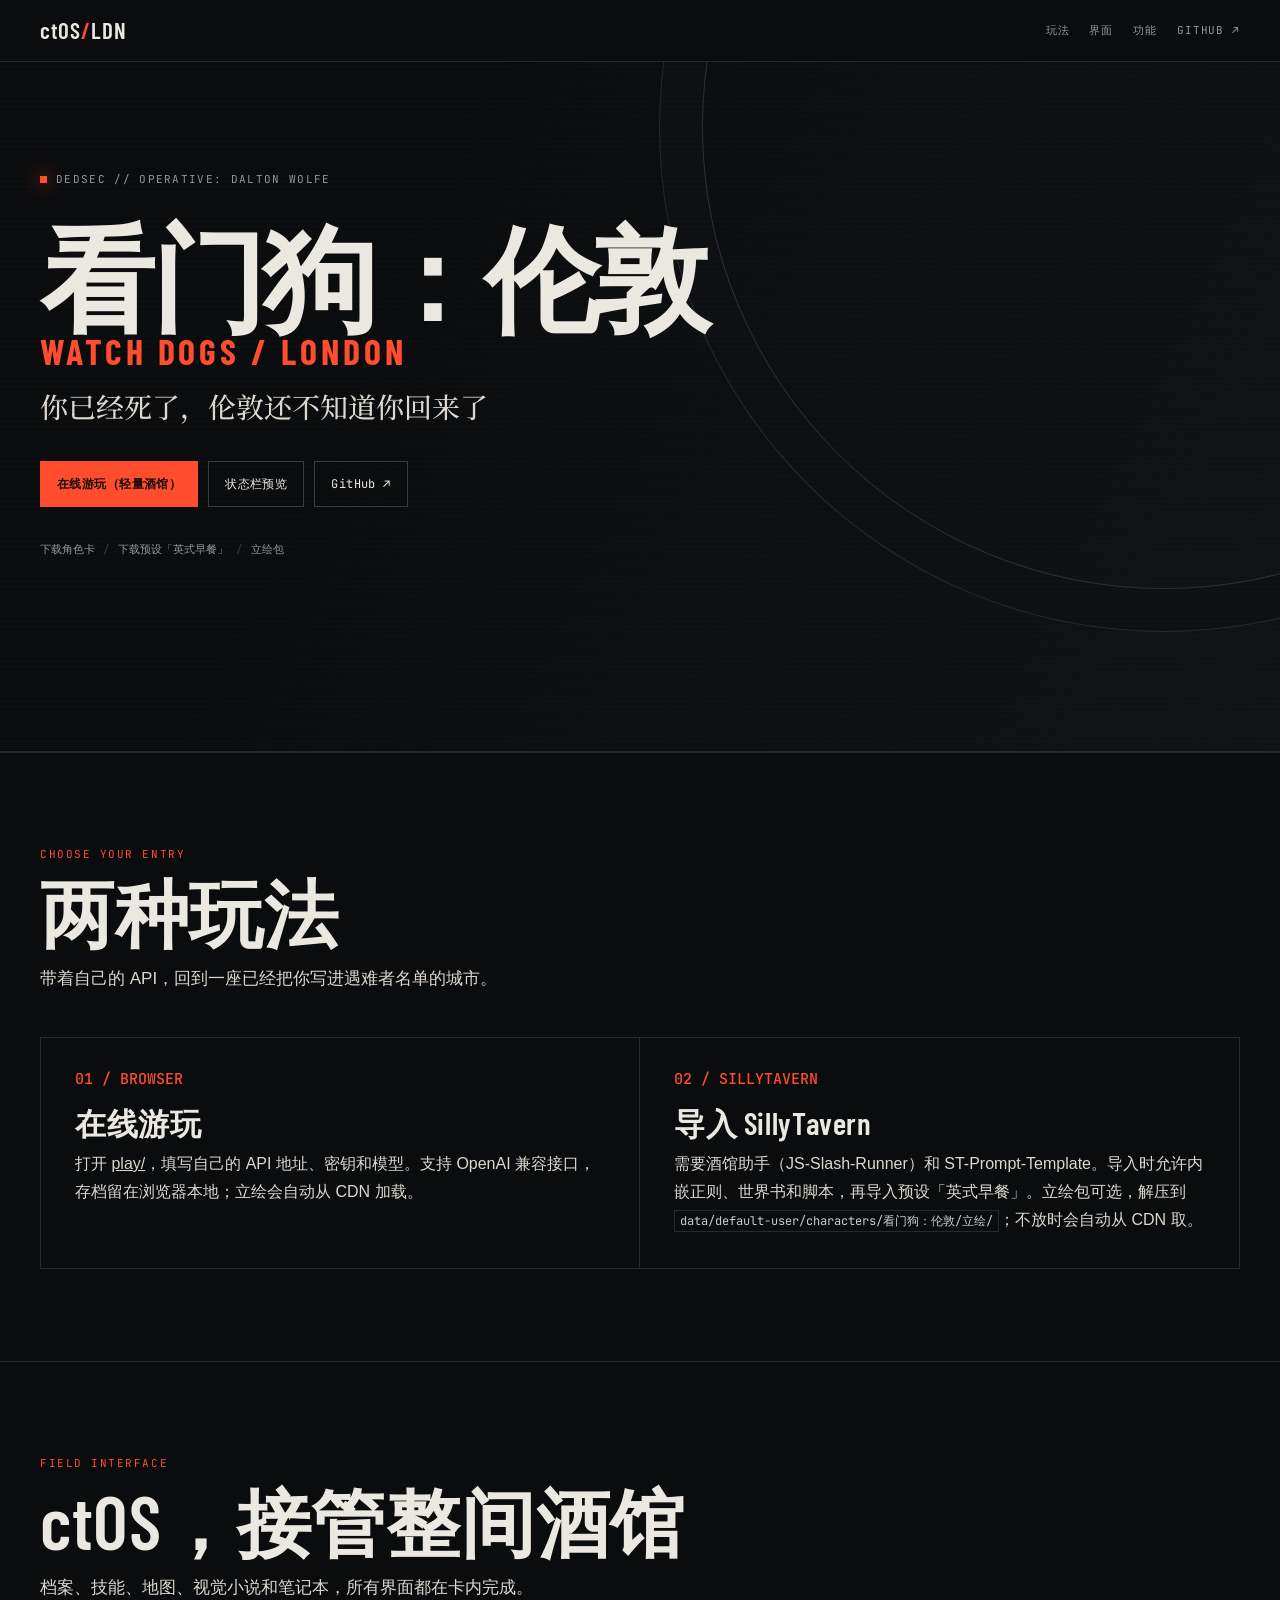
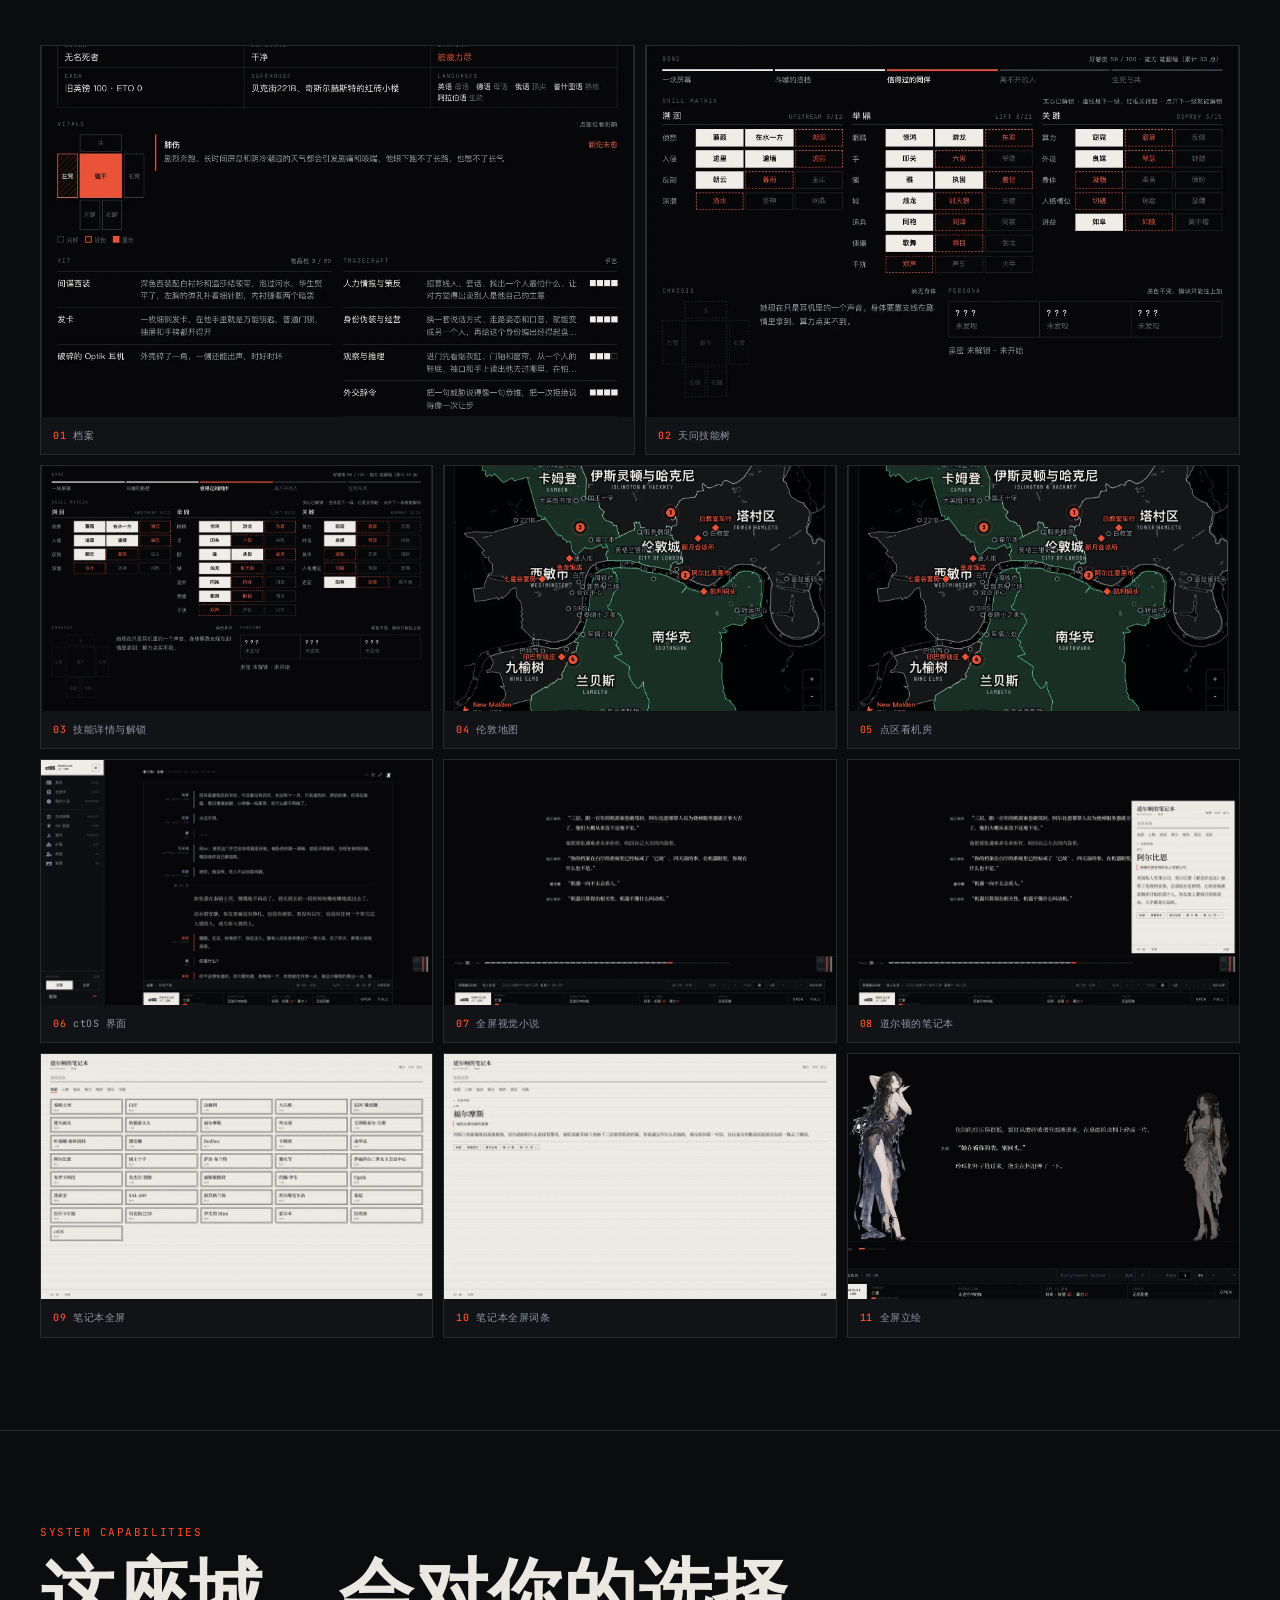
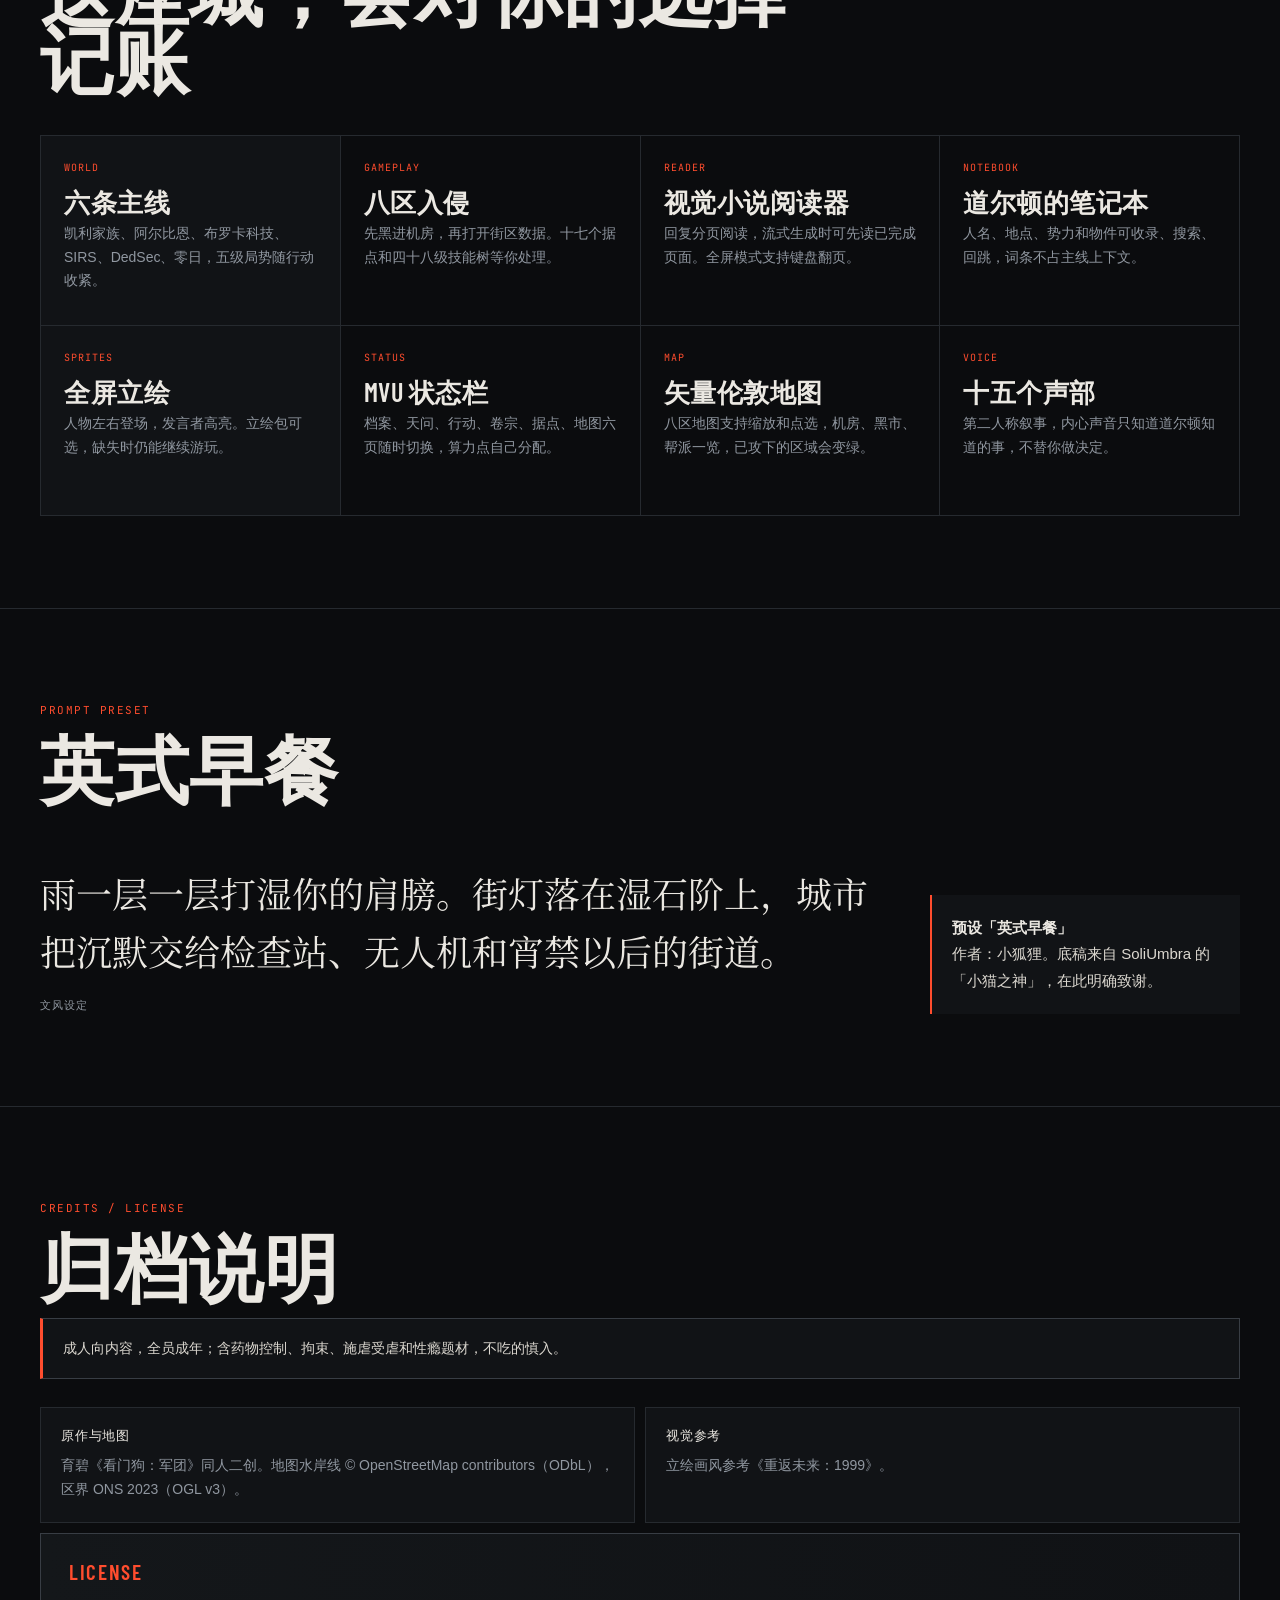
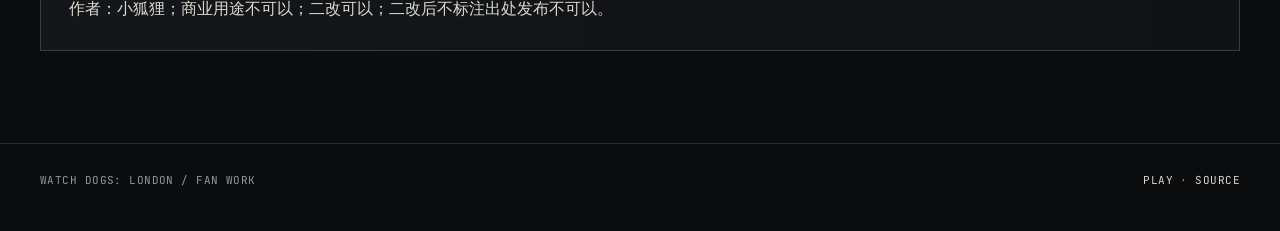
==== index.html @ 5826de4e "发布页、轻量酒馆与立绘包" ====
<!doctype html>
<html lang="zh-CN">
<head>
  <meta charset="utf-8">
  <meta name="viewport" content="width=device-width, initial-scale=1">
  <meta name="description" content="《看门狗：伦敦》角色卡。死去的特工回到一座不知道他还活着的城市。">
  <title>看门狗：伦敦</title>
  <link rel="preconnect" href="https://fonts.googleapis.com">
  <link rel="preconnect" href="https://fonts.gstatic.com" crossorigin>
  <link href="https://fonts.googleapis.com/css2?family=Barlow+Condensed:wght@500;600;700&family=JetBrains+Mono:wght@400;500;600&family=Noto+Serif+SC:wght@400;500;600&display=swap" rel="stylesheet">
  <style>
    :root{--bg:#0b0c0e;--panel:#111316;--panel-hi:#171a1e;--line:#262a2f;--line-hi:#383d44;--ink:#ebe8e2;--prose:#dcd8d0;--mute:#9097a0;--accent:#ff4d2e;--max:1200px}
    *{box-sizing:border-box}html{scroll-behavior:smooth}body{margin:0;background:var(--bg);color:var(--prose);font:16px/1.75 -apple-system,BlinkMacSystemFont,"PingFang SC","Noto Sans SC","Microsoft YaHei",sans-serif}a{color:inherit}a:focus-visible{outline:2px solid var(--accent);outline-offset:4px}::selection{background:var(--accent);color:#fff}
    .frame{width:min(var(--max),calc(100% - 40px));margin:auto}.mono,.eyebrow,.nav a,.button,.meta,.gallery figcaption,.tag{font-family:"JetBrains Mono",monospace}.eyebrow{margin:0 0 14px;color:var(--accent);font-size:11px;letter-spacing:.14em;text-transform:uppercase}.section{padding:92px 0;border-top:1px solid var(--line)}.section h2{max-width:760px;margin:0 0 18px;color:var(--ink);font:600 clamp(42px,7vw,74px)/.92 "Barlow Condensed","PingFang SC",sans-serif;letter-spacing:.01em}.intro{max-width:700px;margin:0;color:var(--prose);font-size:17px}
    .site-head{height:62px;border-bottom:1px solid var(--line);display:flex;align-items:center}.site-head .frame{display:flex;align-items:center;justify-content:space-between;gap:20px}.wordmark{color:var(--ink);font:600 23px/1 "Barlow Condensed","PingFang SC",sans-serif;letter-spacing:.045em;text-decoration:none}.wordmark i{color:var(--accent);font-style:normal}.nav{display:flex;gap:20px;align-items:center}.nav a{color:var(--mute);font-size:11px;letter-spacing:.08em;text-decoration:none}.nav a:hover{color:var(--ink)}
    .hero{position:relative;overflow:hidden;min-height:690px;border-bottom:1px solid var(--line);background:linear-gradient(115deg,#0b0c0e 30%,#111316 100%)}.hero:before{position:absolute;content:"";width:72vw;height:72vw;right:-27vw;top:-31vw;border:1px solid #2c3036;border-radius:50%;box-shadow:0 0 0 42px #0e1013,0 0 0 43px #25292f}.hero:after{position:absolute;content:"";width:100%;height:100%;inset:0;background:repeating-linear-gradient(0deg,transparent 0 4px,rgba(255,255,255,.018) 5px);pointer-events:none}.hero-inner{position:relative;z-index:1;padding:112px 0 84px}.system{display:flex;align-items:center;gap:9px;color:var(--mute);font:11px/1 "JetBrains Mono",monospace;letter-spacing:.12em}.system b{display:block;width:7px;height:7px;background:var(--accent);box-shadow:0 0 18px var(--accent)}h1{margin:36px 0 14px;color:var(--ink);font:700 clamp(48px,9vw,132px)/.95 "Barlow Condensed","PingFang SC",sans-serif;letter-spacing:-.035em;white-space:nowrap}h1 span{display:block;color:var(--accent);font-size:.31em;letter-spacing:.11em;line-height:1.15}.pitch{max-width:480px;margin:0 0 35px;color:var(--prose);font:500 clamp(19px,2.4vw,28px)/1.45 "Noto Serif SC",serif}.actions{display:flex;flex-wrap:wrap;gap:10px}.button{display:inline-flex;align-items:center;justify-content:center;min-height:46px;padding:10px 16px;border:1px solid var(--line-hi);color:var(--ink);font-size:12px;letter-spacing:.035em;text-decoration:none;transition:background .18s,border-color .18s,transform .18s}.button:hover{border-color:var(--ink);background:var(--panel-hi)}.button:active{transform:translateY(1px)}.button.primary{border-color:var(--accent);background:var(--accent);color:#170907;font-weight:600}.button.primary:hover{background:#ff6348;border-color:#ff6348}.download-row{display:flex;flex-wrap:wrap;gap:8px;margin-top:34px}.download-row a{color:var(--mute);font:11px/1.5 "JetBrains Mono",monospace;text-decoration:none}.download-row a:hover{color:var(--ink)}.download-row a+a:before{content:"/";margin-right:8px;color:var(--line-hi)}
    .ways{display:grid;grid-template-columns:1fr 1fr;border:1px solid var(--line);margin-top:43px}.way{padding:34px;border-right:1px solid var(--line)}.way:last-child{border:0}.way .num{color:var(--accent);font:500 15px/1 "JetBrains Mono",monospace}.way h3,.feature h3{margin:20px 0 12px;color:var(--ink);font:600 31px/1 "Barlow Condensed","PingFang SC",sans-serif;letter-spacing:.02em}.way p{margin:0;color:var(--prose)}code{padding:2px 5px;border:1px solid var(--line);background:#0b0c0e;color:#c9cdd2;font:12px/1.5 "JetBrains Mono",monospace;overflow-wrap:anywhere}.note{margin-top:16px;color:var(--mute);font-size:14px}
    .gallery{display:grid;grid-template-columns:repeat(12,1fr);gap:10px;margin-top:42px}.gallery figure{grid-column:span 4;min-width:0;margin:0;border:1px solid var(--line);background:var(--panel)}.gallery figure:nth-child(1),.gallery figure:nth-child(2){grid-column:span 6}.gallery a{display:block;overflow:hidden;background:#090a0c}.gallery img{display:block;width:100%;aspect-ratio:16/10;object-fit:cover;filter:saturate(.82) contrast(1.04);transition:filter .25s,transform .35s}.gallery a:hover img{filter:saturate(1);transform:scale(1.025)}.gallery figcaption{padding:10px 12px;color:var(--mute);font-size:10px;letter-spacing:.055em}.gallery figcaption b{margin-right:7px;color:var(--accent);font-weight:500}
    .features{display:grid;grid-template-columns:repeat(4,1fr);gap:0;margin-top:43px;border-top:1px solid var(--line);border-left:1px solid var(--line)}.feature{min-height:190px;padding:23px;border-right:1px solid var(--line);border-bottom:1px solid var(--line)}.feature:nth-child(1),.feature:nth-child(5){background:var(--panel)}.feature .tag{color:var(--accent);font-size:10px;letter-spacing:.1em}.feature h3{margin:13px 0 7px;font-size:26px}.feature p{margin:0;color:var(--mute);font-size:14px;line-height:1.65}
    .quote-block{display:grid;grid-template-columns:minmax(0,1fr) 310px;gap:50px;align-items:end;padding:44px 0 0}.quote{margin:0;color:var(--ink);font:400 clamp(22px,3vw,36px)/1.6 "Noto Serif SC",serif}.quote cite{display:block;margin-top:18px;color:var(--mute);font:11px/1.5 "JetBrains Mono",monospace;font-style:normal;letter-spacing:.08em}.preset-note{margin:0;padding:20px;border-left:2px solid var(--accent);background:var(--panel);color:var(--prose);font-size:15px}.preset-note strong{color:var(--ink)}
    .notice{padding:17px 20px;border:1px solid var(--line-hi);border-left:3px solid var(--accent);background:var(--panel);color:var(--prose);font-size:14px}.credits{display:grid;grid-template-columns:1fr 1fr;gap:10px;margin-top:28px}.credit{padding:20px;border:1px solid var(--line);background:var(--panel)}.credit h3{margin:0 0 8px;color:var(--ink);font:500 13px/1.3 "JetBrains Mono",monospace;letter-spacing:.06em}.credit p{margin:0;color:var(--mute);font-size:14px}.license{margin-top:10px;padding:27px 28px;border:1px solid var(--line-hi);background:linear-gradient(90deg,#14171a,#101215)}.license h3{margin:0 0 13px;color:var(--accent);font:600 21px/1 "Barlow Condensed","PingFang SC",sans-serif;letter-spacing:.08em}.license p{margin:0;color:var(--prose)}
    footer{padding:28px 0 42px;border-top:1px solid var(--line);color:var(--mute);font:11px/1.6 "JetBrains Mono",monospace;letter-spacing:.04em}footer .frame{display:flex;justify-content:space-between;gap:20px}footer a{color:var(--prose);text-decoration:none}footer a:hover{color:var(--accent)}
    @media (max-width:760px){.frame{width:min(100% - 32px,var(--max))}.nav{gap:13px}.nav a:not(:last-child){display:none}.hero{min-height:620px}.hero-inner{padding:82px 0 62px}h1{margin-top:31px;font-size:13.5vw;line-height:.98}.pitch{font-size:19px}.section{padding:66px 0}.section h2{font-size:52px}.ways,.quote-block,.credits{grid-template-columns:1fr}.way{padding:27px;border-right:0;border-bottom:1px solid var(--line)}.way:last-child{border-bottom:0}.gallery{grid-template-columns:1fr 1fr;gap:8px}.gallery figure,.gallery figure:nth-child(1),.gallery figure:nth-child(2){grid-column:span 1}.gallery figure:nth-child(1){grid-column:span 2}.gallery figcaption{padding:8px;font-size:9px}.features{grid-template-columns:1fr 1fr}.feature{min-height:174px;padding:17px}.feature h3{font-size:23px}.quote-block{gap:25px;padding-top:32px}.actions .button.primary{width:100%}.download-row{margin-top:23px}.download-row a+a:before{content:"";margin:0}.download-row a{width:100%}footer .frame{display:block}footer span{display:block;margin-top:7px}}
    @media (prefers-reduced-motion:reduce){html{scroll-behavior:auto}.button,.gallery img{transition:none}}
  </style>
</head>
<body>
  <header class="site-head"><div class="frame"><a class="wordmark" href="#top">ctOS<i>/</i>LDN</a><nav class="nav" aria-label="页面导航"><a href="#ways">玩法</a><a href="#gallery">界面</a><a href="#features">功能</a><a href="https://github.com/feihu-lgtm/watchdogs-london">GITHUB ↗</a></nav></div></header>
  <main id="top">
    <section class="hero"><div class="frame hero-inner"><div class="system"><b></b>DEDSEC // OPERATIVE: DALTON WOLFE</div><h1>看门狗：伦敦<span>WATCH DOGS / LONDON</span></h1><p class="pitch">你已经死了，伦敦还不知道你回来了</p><div class="actions"><a class="button primary" href="play/">在线游玩（轻量酒馆）</a><a class="button" href="demo/status.html">状态栏预览</a><a class="button" href="https://github.com/feihu-lgtm/watchdogs-london">GitHub ↗</a></div><div class="download-row" aria-label="下载资源"><a href="下载/看门狗伦敦.png" download>下载角色卡</a><a href="下载/英式早餐_看门狗专属预设.json" download>下载预设「英式早餐」</a><a href="下载/看门狗伦敦_立绘包.zip" download>立绘包</a></div></div></section>
    <section class="section" id="ways"><div class="frame"><p class="eyebrow">CHOOSE YOUR ENTRY</p><h2>两种玩法</h2><p class="intro">带着自己的 API，回到一座已经把你写进遇难者名单的城市。</p><div class="ways"><article class="way"><div class="num">01 / BROWSER</div><h3>在线游玩</h3><p>打开 <a href="play/">play/</a>，填写自己的 API 地址、密钥和模型。支持 OpenAI 兼容接口，存档留在浏览器本地；立绘会自动从 CDN 加载。</p></article><article class="way"><div class="num">02 / SILLYTAVERN</div><h3>导入 SillyTavern</h3><p>需要酒馆助手（JS-Slash-Runner）和 ST-Prompt-Template。导入时允许内嵌正则、世界书和脚本，再导入预设「英式早餐」。立绘包可选，解压到 <code>data/default-user/characters/看门狗：伦敦/立绘/</code>；不放时会自动从 CDN 取。</p></article></div></div></section>
    <section class="section" id="gallery"><div class="frame"><p class="eyebrow">FIELD INTERFACE</p><h2>ctOS，接管整间酒馆</h2><p class="intro">档案、技能、地图、视觉小说和笔记本，所有界面都在卡内完成。</p><div class="gallery">
      <figure><a href="截图/1_档案.webp"><img src="截图/1_档案.webp" alt="角色档案界面" loading="lazy"></a><figcaption><b>01</b>档案</figcaption></figure>
      <figure><a href="截图/2_天问技能树.webp"><img src="截图/2_天问技能树.webp" alt="天问技能树" loading="lazy"></a><figcaption><b>02</b>天问技能树</figcaption></figure>
      <figure><a href="截图/3_技能详情与解锁.webp"><img src="截图/3_技能详情与解锁.webp" alt="技能详情与解锁界面" loading="lazy"></a><figcaption><b>03</b>技能详情与解锁</figcaption></figure>
      <figure><a href="截图/4_伦敦地图.webp"><img src="截图/4_伦敦地图.webp" alt="伦敦地图" loading="lazy"></a><figcaption><b>04</b>伦敦地图</figcaption></figure>
      <figure><a href="截图/5_点区看机房.webp"><img src="截图/5_点区看机房.webp" alt="点选区域查看机房" loading="lazy"></a><figcaption><b>05</b>点区看机房</figcaption></figure>
      <figure><a href="截图/6_ctOS界面.webp"><img src="截图/6_ctOS界面.webp" alt="ctOS 阅读器界面" loading="lazy"></a><figcaption><b>06</b>ctOS 界面</figcaption></figure>
      <figure><a href="截图/7_全屏视觉小说.webp"><img src="截图/7_全屏视觉小说.webp" alt="全屏视觉小说模式" loading="lazy"></a><figcaption><b>07</b>全屏视觉小说</figcaption></figure>
      <figure><a href="截图/8_道尔顿的笔记本.webp"><img src="截图/8_道尔顿的笔记本.webp" alt="道尔顿的笔记本" loading="lazy"></a><figcaption><b>08</b>道尔顿的笔记本</figcaption></figure>
      <figure><a href="截图/9_笔记本全屏.webp"><img src="截图/9_笔记本全屏.webp" alt="全屏笔记本" loading="lazy"></a><figcaption><b>09</b>笔记本全屏</figcaption></figure>
      <figure><a href="截图/10_笔记本全屏_词条.webp"><img src="截图/10_笔记本全屏_词条.webp" alt="笔记本词条界面" loading="lazy"></a><figcaption><b>10</b>笔记本全屏词条</figcaption></figure>
      <figure><a href="截图/11_全屏立绘.webp"><img src="截图/11_全屏立绘.webp" alt="全屏立绘模式" loading="lazy"></a><figcaption><b>11</b>全屏立绘</figcaption></figure>
    </div></div></section>
    <section class="section" id="features"><div class="frame"><p class="eyebrow">SYSTEM CAPABILITIES</p><h2>这座城，会对你的选择记账</h2><div class="features"><article class="feature"><div class="tag">WORLD</div><h3>六条主线</h3><p>凯利家族、阿尔比恩、布罗卡科技、SIRS、DedSec、零日，五级局势随行动收紧。</p></article><article class="feature"><div class="tag">GAMEPLAY</div><h3>八区入侵</h3><p>先黑进机房，再打开街区数据。十七个据点和四十八级技能树等你处理。</p></article><article class="feature"><div class="tag">READER</div><h3>视觉小说阅读器</h3><p>回复分页阅读，流式生成时可先读已完成页面。全屏模式支持键盘翻页。</p></article><article class="feature"><div class="tag">NOTEBOOK</div><h3>道尔顿的笔记本</h3><p>人名、地点、势力和物件可收录、搜索、回跳，词条不占主线上下文。</p></article><article class="feature"><div class="tag">SPRITES</div><h3>全屏立绘</h3><p>人物左右登场，发言者高亮。立绘包可选，缺失时仍能继续游玩。</p></article><article class="feature"><div class="tag">STATUS</div><h3>MVU 状态栏</h3><p>档案、天问、行动、卷宗、据点、地图六页随时切换，算力点自己分配。</p></article><article class="feature"><div class="tag">MAP</div><h3>矢量伦敦地图</h3><p>八区地图支持缩放和点选，机房、黑市、帮派一览，已攻下的区域会变绿。</p></article><article class="feature"><div class="tag">VOICE</div><h3>十五个声部</h3><p>第二人称叙事，内心声音只知道道尔顿知道的事，不替你做决定。</p></article></div></div></section>
    <section class="section"><div class="frame"><p class="eyebrow">PROMPT PRESET</p><h2>英式早餐</h2><div class="quote-block"><blockquote class="quote">雨一层一层打湿你的肩膀。街灯落在湿石阶上，城市把沉默交给检查站、无人机和宵禁以后的街道。<cite>文风设定</cite></blockquote><p class="preset-note"><strong>预设「英式早餐」</strong><br>作者：小狐狸。底稿来自 SoliUmbra 的「小猫之神」，在此明确致谢。</p></div></div></section>
    <section class="section"><div class="frame"><p class="eyebrow">CREDITS / LICENSE</p><h2>归档说明</h2><div class="notice">成人向内容，全员成年；含药物控制、拘束、施虐受虐和性瘾题材，不吃的慎入。</div><div class="credits"><article class="credit"><h3>原作与地图</h3><p>育碧《看门狗：军团》同人二创。地图水岸线 © OpenStreetMap contributors（ODbL），区界 ONS 2023（OGL v3）。</p></article><article class="credit"><h3>视觉参考</h3><p>立绘画风参考《重返未来：1999》。</p></article></div><div class="license"><h3>LICENSE</h3><p>作者：小狐狸；商业用途不可以；二改可以；二改后不标注出处发布不可以。</p></div></div></section>
  </main>
  <footer><div class="frame"><span>WATCH DOGS: LONDON / FAN WORK</span><span><a href="play/">PLAY</a> · <a href="https://github.com/feihu-lgtm/watchdogs-london">SOURCE</a></span></div></footer>
</body>
</html>
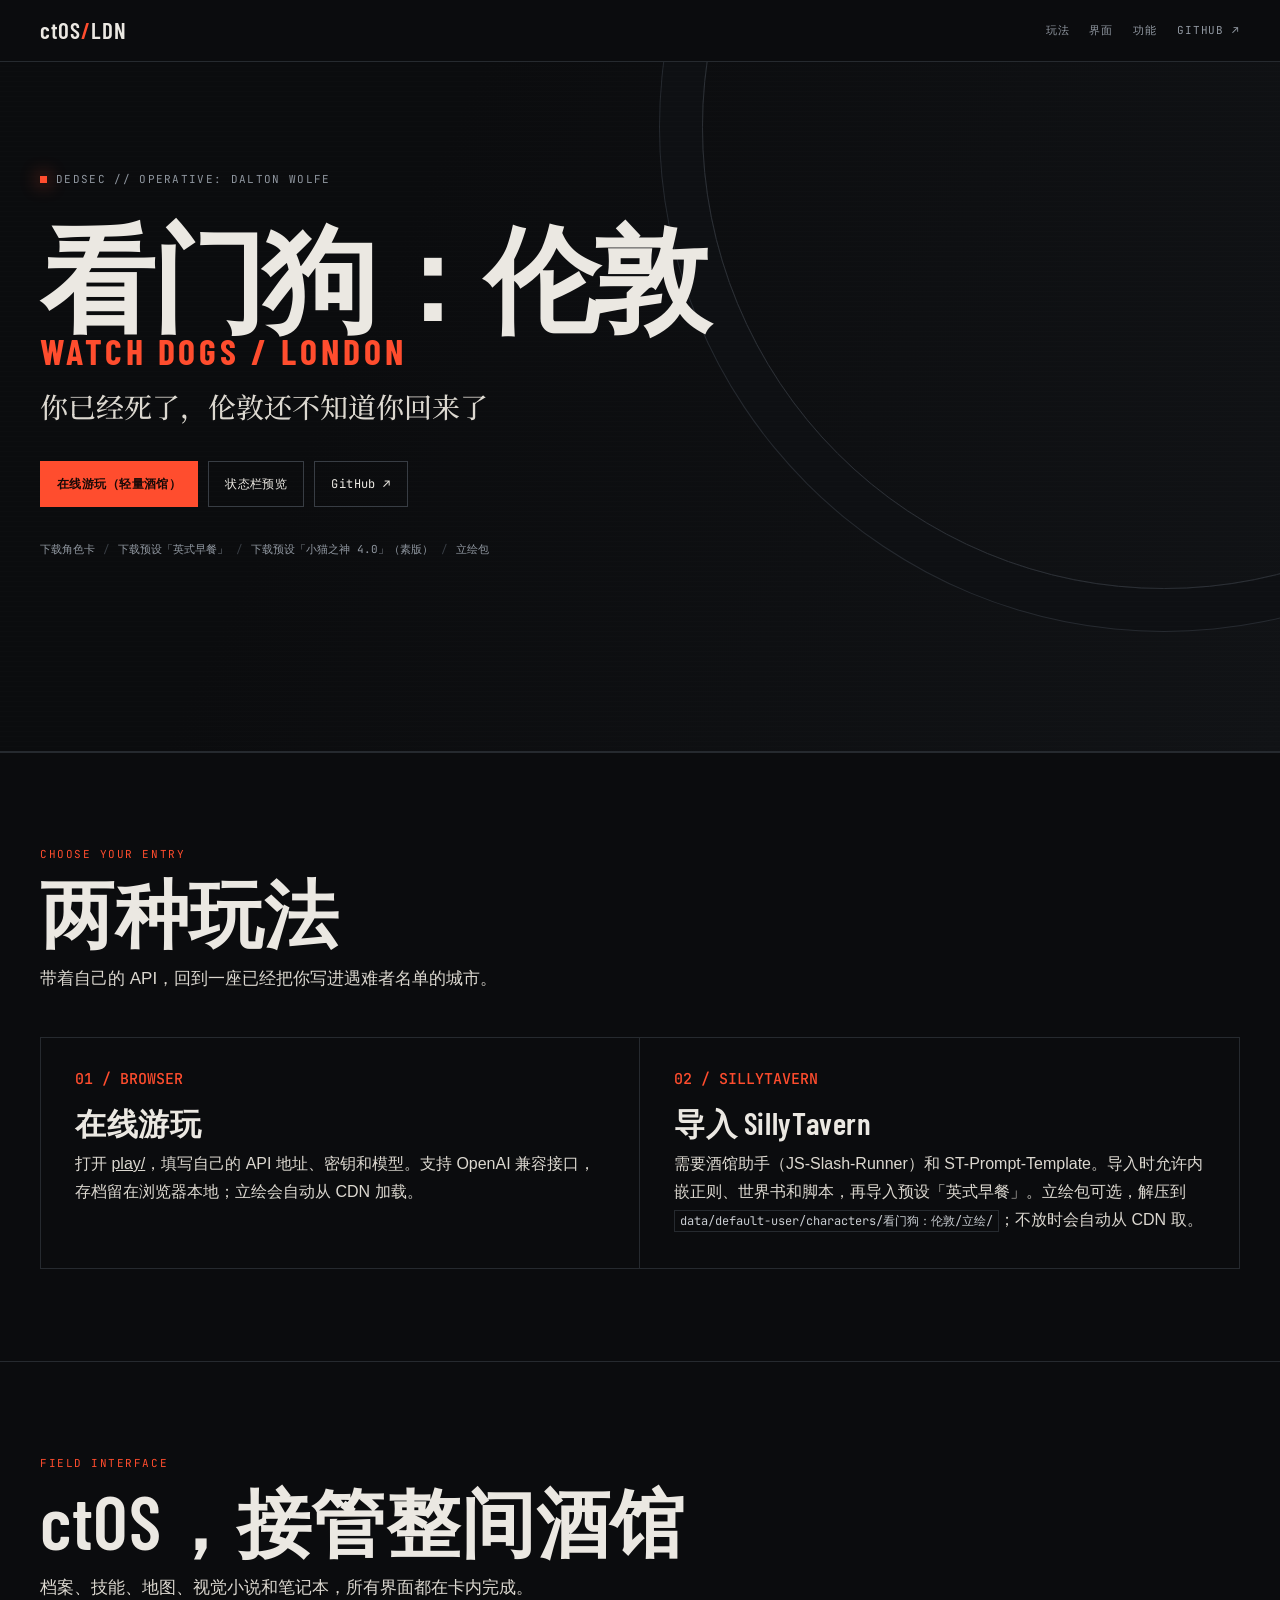
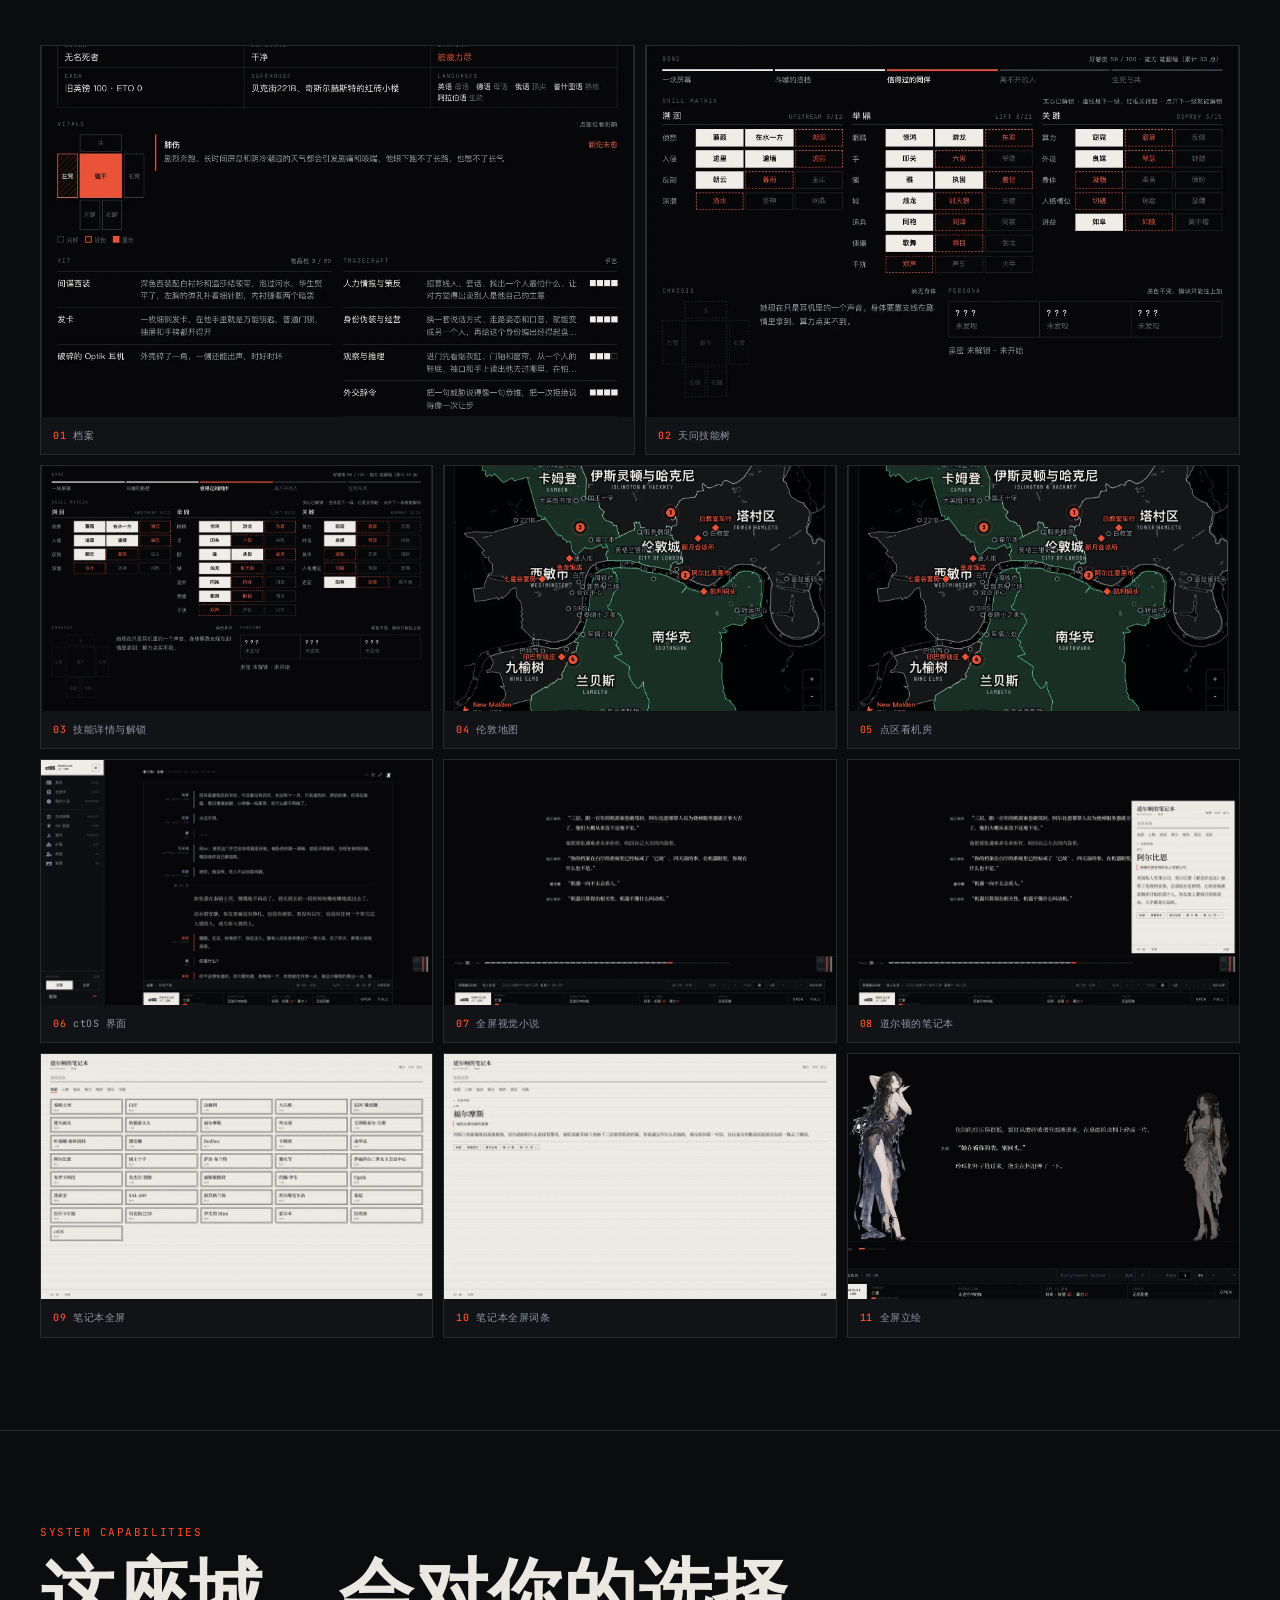
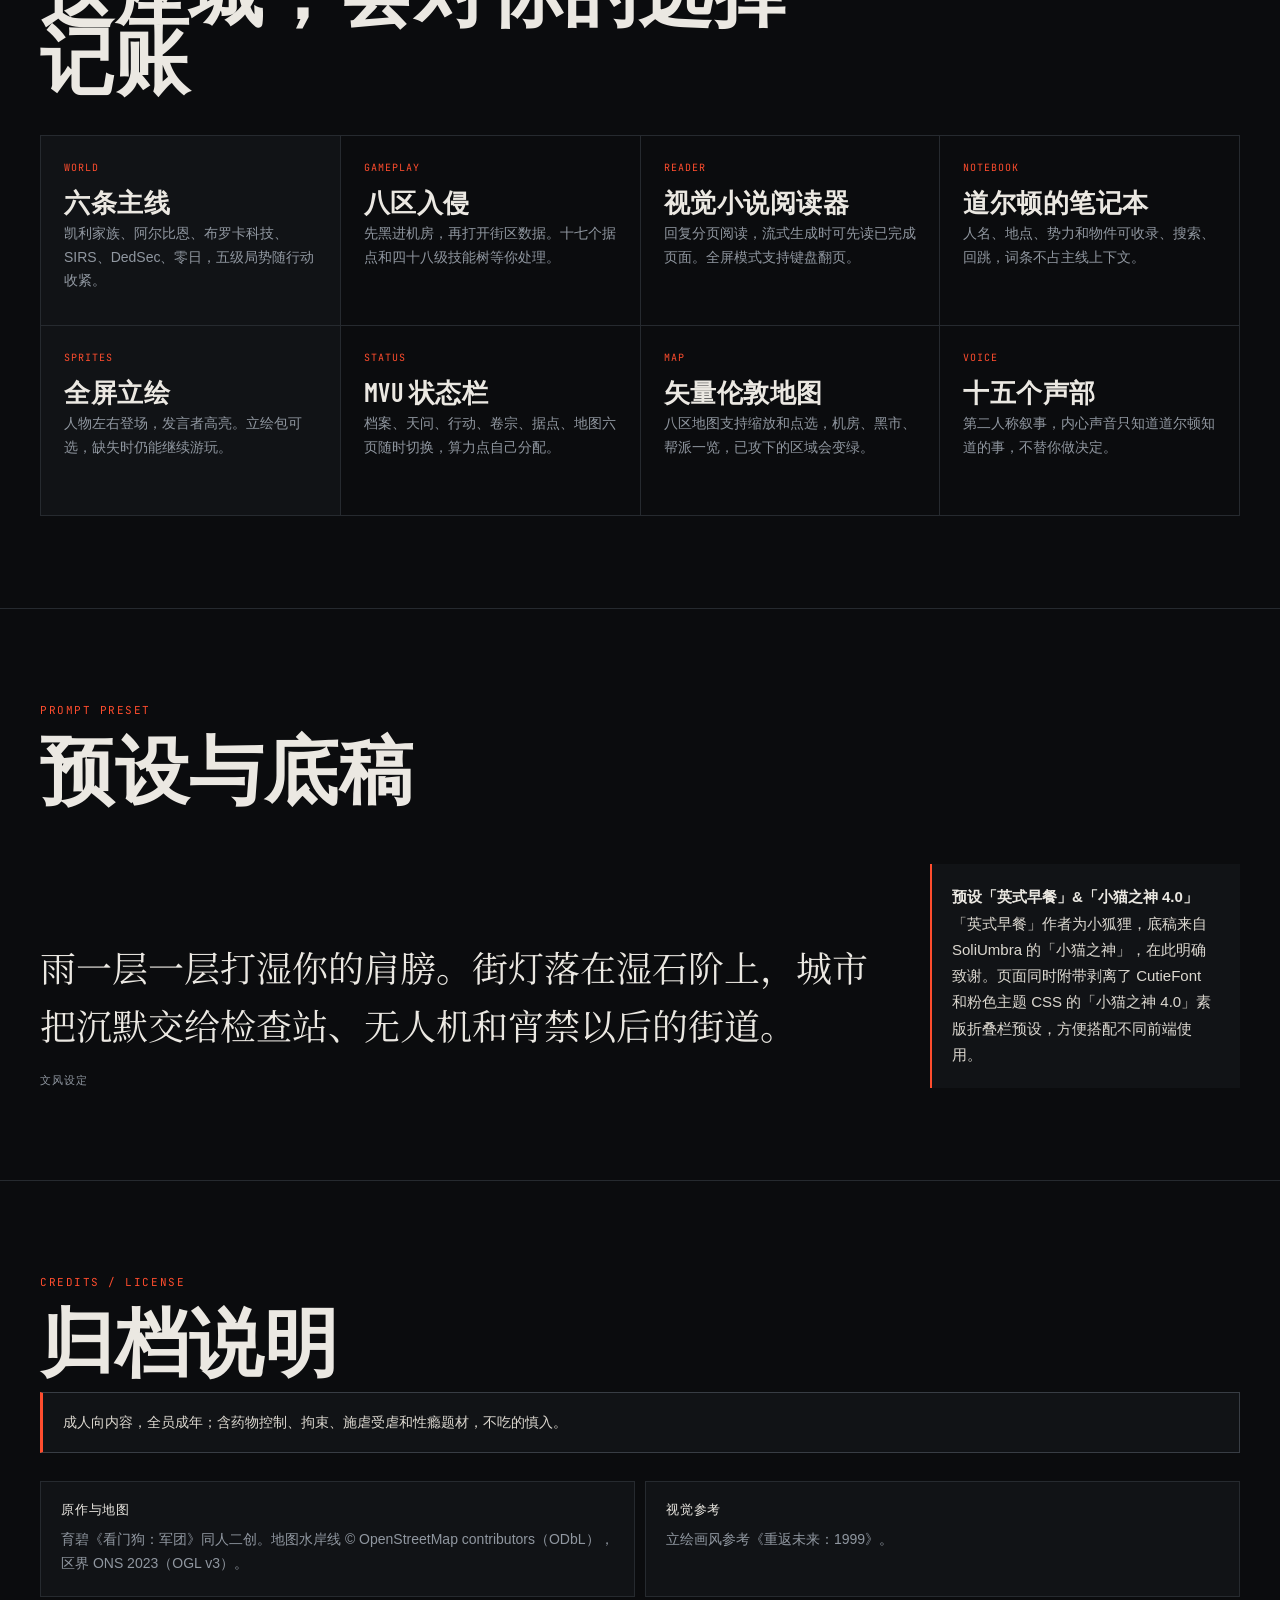
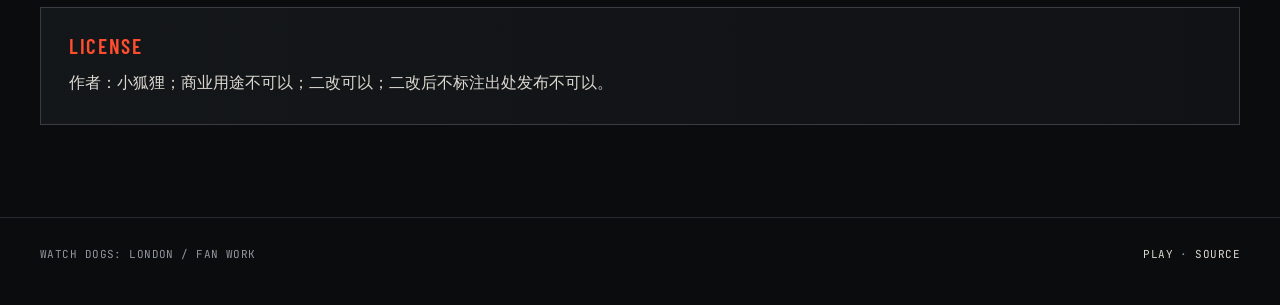
==== commit f1c5617b: "添加小猫之神4.0素版预设" ====
--- a/index.html
+++ b/index.html
@@ -27,7 +27,7 @@
 <body>
   <header class="site-head"><div class="frame"><a class="wordmark" href="#top">ctOS<i>/</i>LDN</a><nav class="nav" aria-label="页面导航"><a href="#ways">玩法</a><a href="#gallery">界面</a><a href="#features">功能</a><a href="https://github.com/feihu-lgtm/watchdogs-london">GITHUB ↗</a></nav></div></header>
   <main id="top">
-    <section class="hero"><div class="frame hero-inner"><div class="system"><b></b>DEDSEC // OPERATIVE: DALTON WOLFE</div><h1>看门狗：伦敦<span>WATCH DOGS / LONDON</span></h1><p class="pitch">你已经死了，伦敦还不知道你回来了</p><div class="actions"><a class="button primary" href="play/">在线游玩（轻量酒馆）</a><a class="button" href="demo/status.html">状态栏预览</a><a class="button" href="https://github.com/feihu-lgtm/watchdogs-london">GitHub ↗</a></div><div class="download-row" aria-label="下载资源"><a href="下载/看门狗伦敦.png" download>下载角色卡</a><a href="下载/英式早餐_看门狗专属预设.json" download>下载预设「英式早餐」</a><a href="下载/看门狗伦敦_立绘包.zip" download>立绘包</a></div></div></section>
+    <section class="hero"><div class="frame hero-inner"><div class="system"><b></b>DEDSEC // OPERATIVE: DALTON WOLFE</div><h1>看门狗：伦敦<span>WATCH DOGS / LONDON</span></h1><p class="pitch">你已经死了，伦敦还不知道你回来了</p><div class="actions"><a class="button primary" href="play/">在线游玩（轻量酒馆）</a><a class="button" href="demo/status.html">状态栏预览</a><a class="button" href="https://github.com/feihu-lgtm/watchdogs-london">GitHub ↗</a></div><div class="download-row" aria-label="下载资源"><a href="下载/看门狗伦敦.png" download>下载角色卡</a><a href="下载/英式早餐_看门狗专属预设.json" download>下载预设「英式早餐」</a><a href="下载/【小猫之神】4.0.json" download>下载预设「小猫之神 4.0」（素版）</a><a href="下载/看门狗伦敦_立绘包.zip" download>立绘包</a></div></div></section>
     <section class="section" id="ways"><div class="frame"><p class="eyebrow">CHOOSE YOUR ENTRY</p><h2>两种玩法</h2><p class="intro">带着自己的 API，回到一座已经把你写进遇难者名单的城市。</p><div class="ways"><article class="way"><div class="num">01 / BROWSER</div><h3>在线游玩</h3><p>打开 <a href="play/">play/</a>，填写自己的 API 地址、密钥和模型。支持 OpenAI 兼容接口，存档留在浏览器本地；立绘会自动从 CDN 加载。</p></article><article class="way"><div class="num">02 / SILLYTAVERN</div><h3>导入 SillyTavern</h3><p>需要酒馆助手（JS-Slash-Runner）和 ST-Prompt-Template。导入时允许内嵌正则、世界书和脚本，再导入预设「英式早餐」。立绘包可选，解压到 <code>data/default-user/characters/看门狗：伦敦/立绘/</code>；不放时会自动从 CDN 取。</p></article></div></div></section>
     <section class="section" id="gallery"><div class="frame"><p class="eyebrow">FIELD INTERFACE</p><h2>ctOS，接管整间酒馆</h2><p class="intro">档案、技能、地图、视觉小说和笔记本，所有界面都在卡内完成。</p><div class="gallery">
       <figure><a href="截图/1_档案.webp"><img src="截图/1_档案.webp" alt="角色档案界面" loading="lazy"></a><figcaption><b>01</b>档案</figcaption></figure>
@@ -43,7 +43,7 @@
       <figure><a href="截图/11_全屏立绘.webp"><img src="截图/11_全屏立绘.webp" alt="全屏立绘模式" loading="lazy"></a><figcaption><b>11</b>全屏立绘</figcaption></figure>
     </div></div></section>
     <section class="section" id="features"><div class="frame"><p class="eyebrow">SYSTEM CAPABILITIES</p><h2>这座城，会对你的选择记账</h2><div class="features"><article class="feature"><div class="tag">WORLD</div><h3>六条主线</h3><p>凯利家族、阿尔比恩、布罗卡科技、SIRS、DedSec、零日，五级局势随行动收紧。</p></article><article class="feature"><div class="tag">GAMEPLAY</div><h3>八区入侵</h3><p>先黑进机房，再打开街区数据。十七个据点和四十八级技能树等你处理。</p></article><article class="feature"><div class="tag">READER</div><h3>视觉小说阅读器</h3><p>回复分页阅读，流式生成时可先读已完成页面。全屏模式支持键盘翻页。</p></article><article class="feature"><div class="tag">NOTEBOOK</div><h3>道尔顿的笔记本</h3><p>人名、地点、势力和物件可收录、搜索、回跳，词条不占主线上下文。</p></article><article class="feature"><div class="tag">SPRITES</div><h3>全屏立绘</h3><p>人物左右登场，发言者高亮。立绘包可选，缺失时仍能继续游玩。</p></article><article class="feature"><div class="tag">STATUS</div><h3>MVU 状态栏</h3><p>档案、天问、行动、卷宗、据点、地图六页随时切换，算力点自己分配。</p></article><article class="feature"><div class="tag">MAP</div><h3>矢量伦敦地图</h3><p>八区地图支持缩放和点选，机房、黑市、帮派一览，已攻下的区域会变绿。</p></article><article class="feature"><div class="tag">VOICE</div><h3>十五个声部</h3><p>第二人称叙事，内心声音只知道道尔顿知道的事，不替你做决定。</p></article></div></div></section>
-    <section class="section"><div class="frame"><p class="eyebrow">PROMPT PRESET</p><h2>英式早餐</h2><div class="quote-block"><blockquote class="quote">雨一层一层打湿你的肩膀。街灯落在湿石阶上，城市把沉默交给检查站、无人机和宵禁以后的街道。<cite>文风设定</cite></blockquote><p class="preset-note"><strong>预设「英式早餐」</strong><br>作者：小狐狸。底稿来自 SoliUmbra 的「小猫之神」，在此明确致谢。</p></div></div></section>
+    <section class="section"><div class="frame"><p class="eyebrow">PROMPT PRESET</p><h2>预设与底稿</h2><div class="quote-block"><blockquote class="quote">雨一层一层打湿你的肩膀。街灯落在湿石阶上，城市把沉默交给检查站、无人机和宵禁以后的街道。<cite>文风设定</cite></blockquote><p class="preset-note"><strong>预设「英式早餐」&amp;「小猫之神 4.0」</strong><br>「英式早餐」作者为小狐狸，底稿来自 SoliUmbra 的「小猫之神」，在此明确致谢。页面同时附带剥离了 CutieFont 和粉色主题 CSS 的「小猫之神 4.0」素版折叠栏预设，方便搭配不同前端使用。</p></div></div></section>
     <section class="section"><div class="frame"><p class="eyebrow">CREDITS / LICENSE</p><h2>归档说明</h2><div class="notice">成人向内容，全员成年；含药物控制、拘束、施虐受虐和性瘾题材，不吃的慎入。</div><div class="credits"><article class="credit"><h3>原作与地图</h3><p>育碧《看门狗：军团》同人二创。地图水岸线 © OpenStreetMap contributors（ODbL），区界 ONS 2023（OGL v3）。</p></article><article class="credit"><h3>视觉参考</h3><p>立绘画风参考《重返未来：1999》。</p></article></div><div class="license"><h3>LICENSE</h3><p>作者：小狐狸；商业用途不可以；二改可以；二改后不标注出处发布不可以。</p></div></div></section>
   </main>
   <footer><div class="frame"><span>WATCH DOGS: LONDON / FAN WORK</span><span><a href="play/">PLAY</a> · <a href="https://github.com/feihu-lgtm/watchdogs-london">SOURCE</a></span></div></footer>
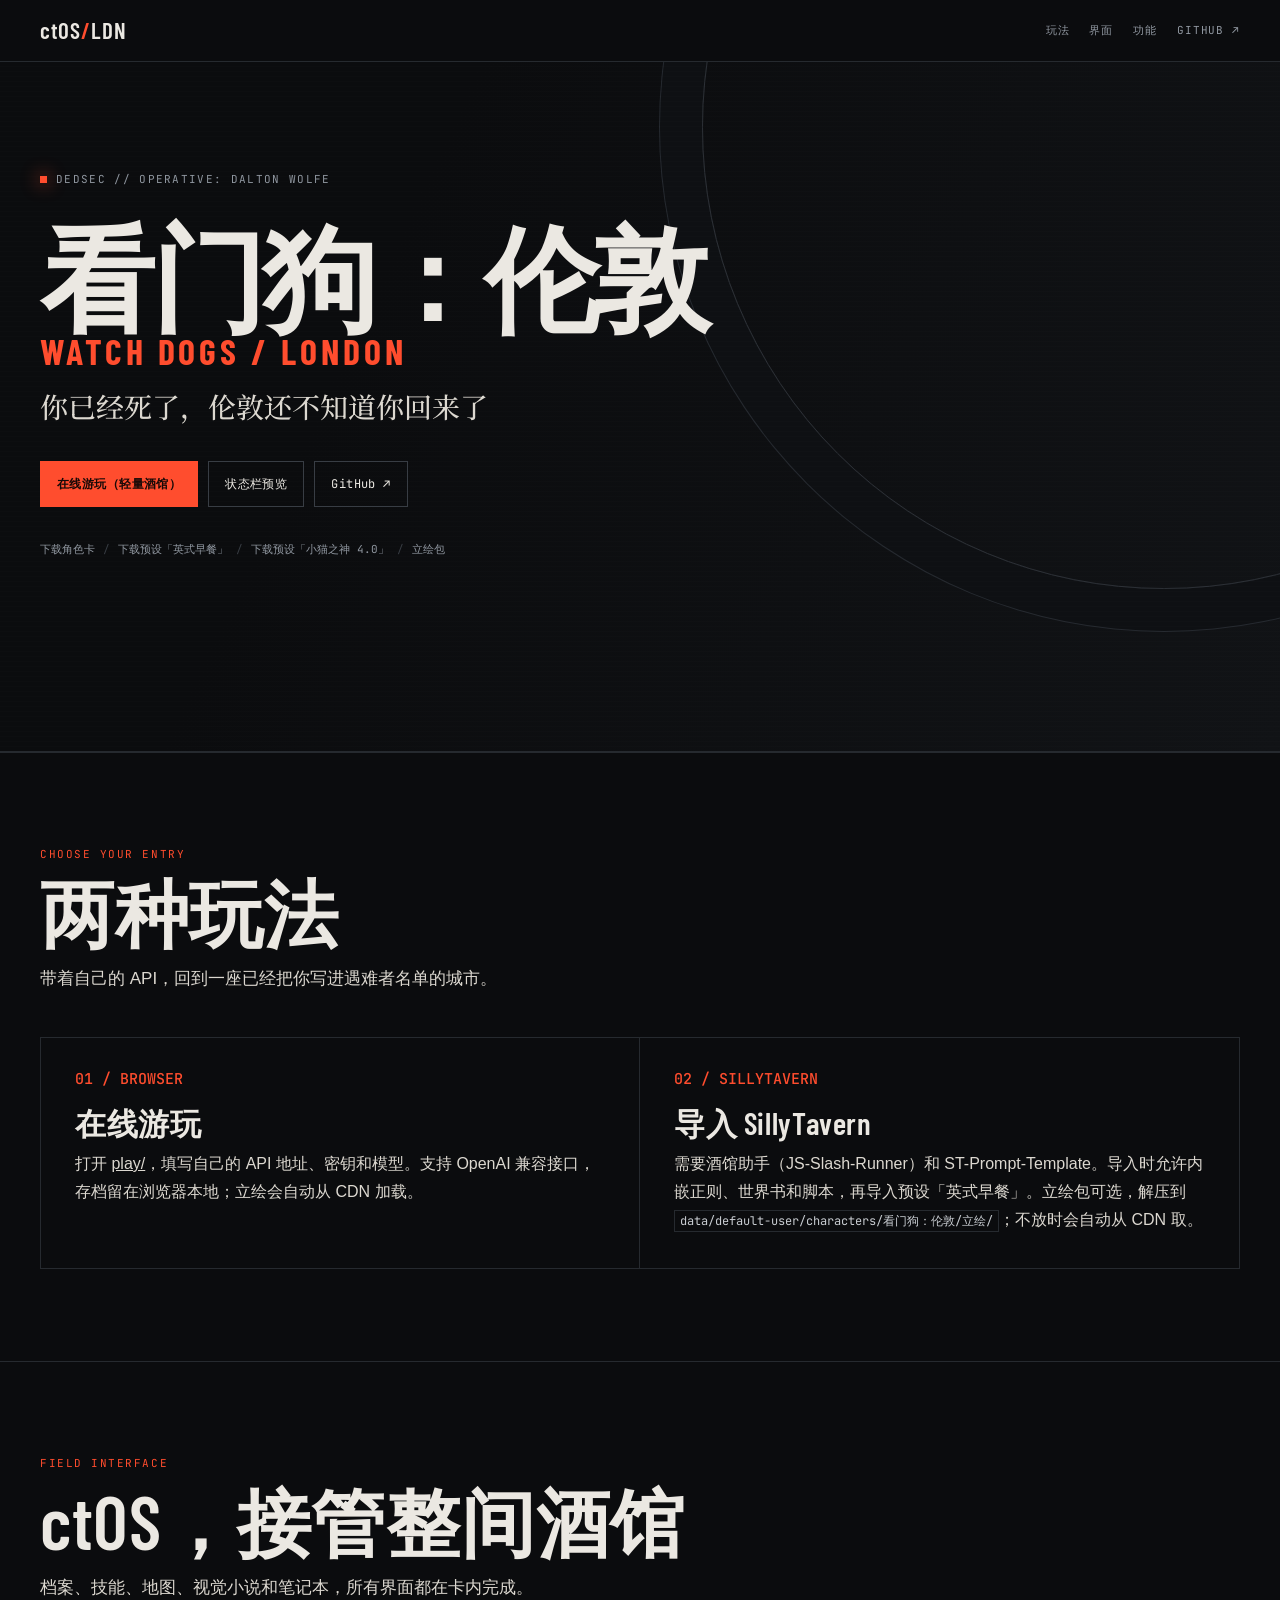
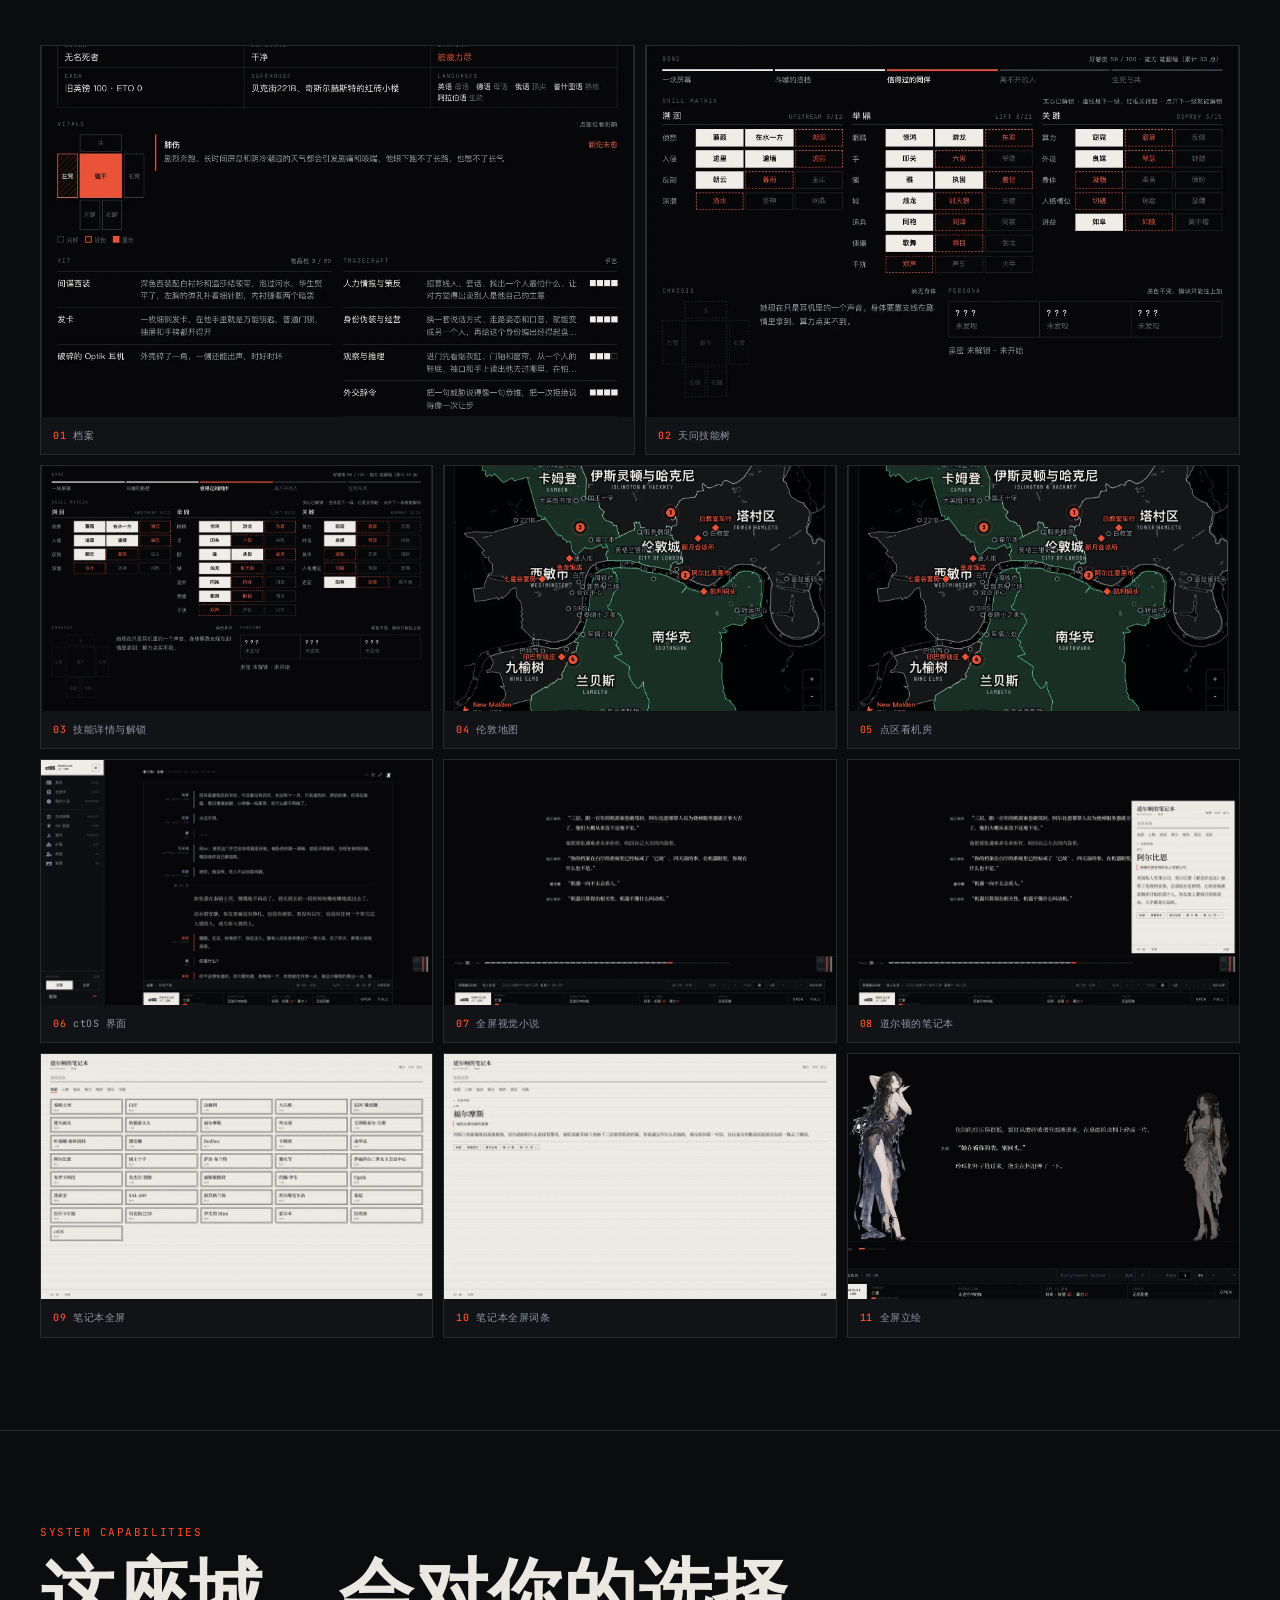
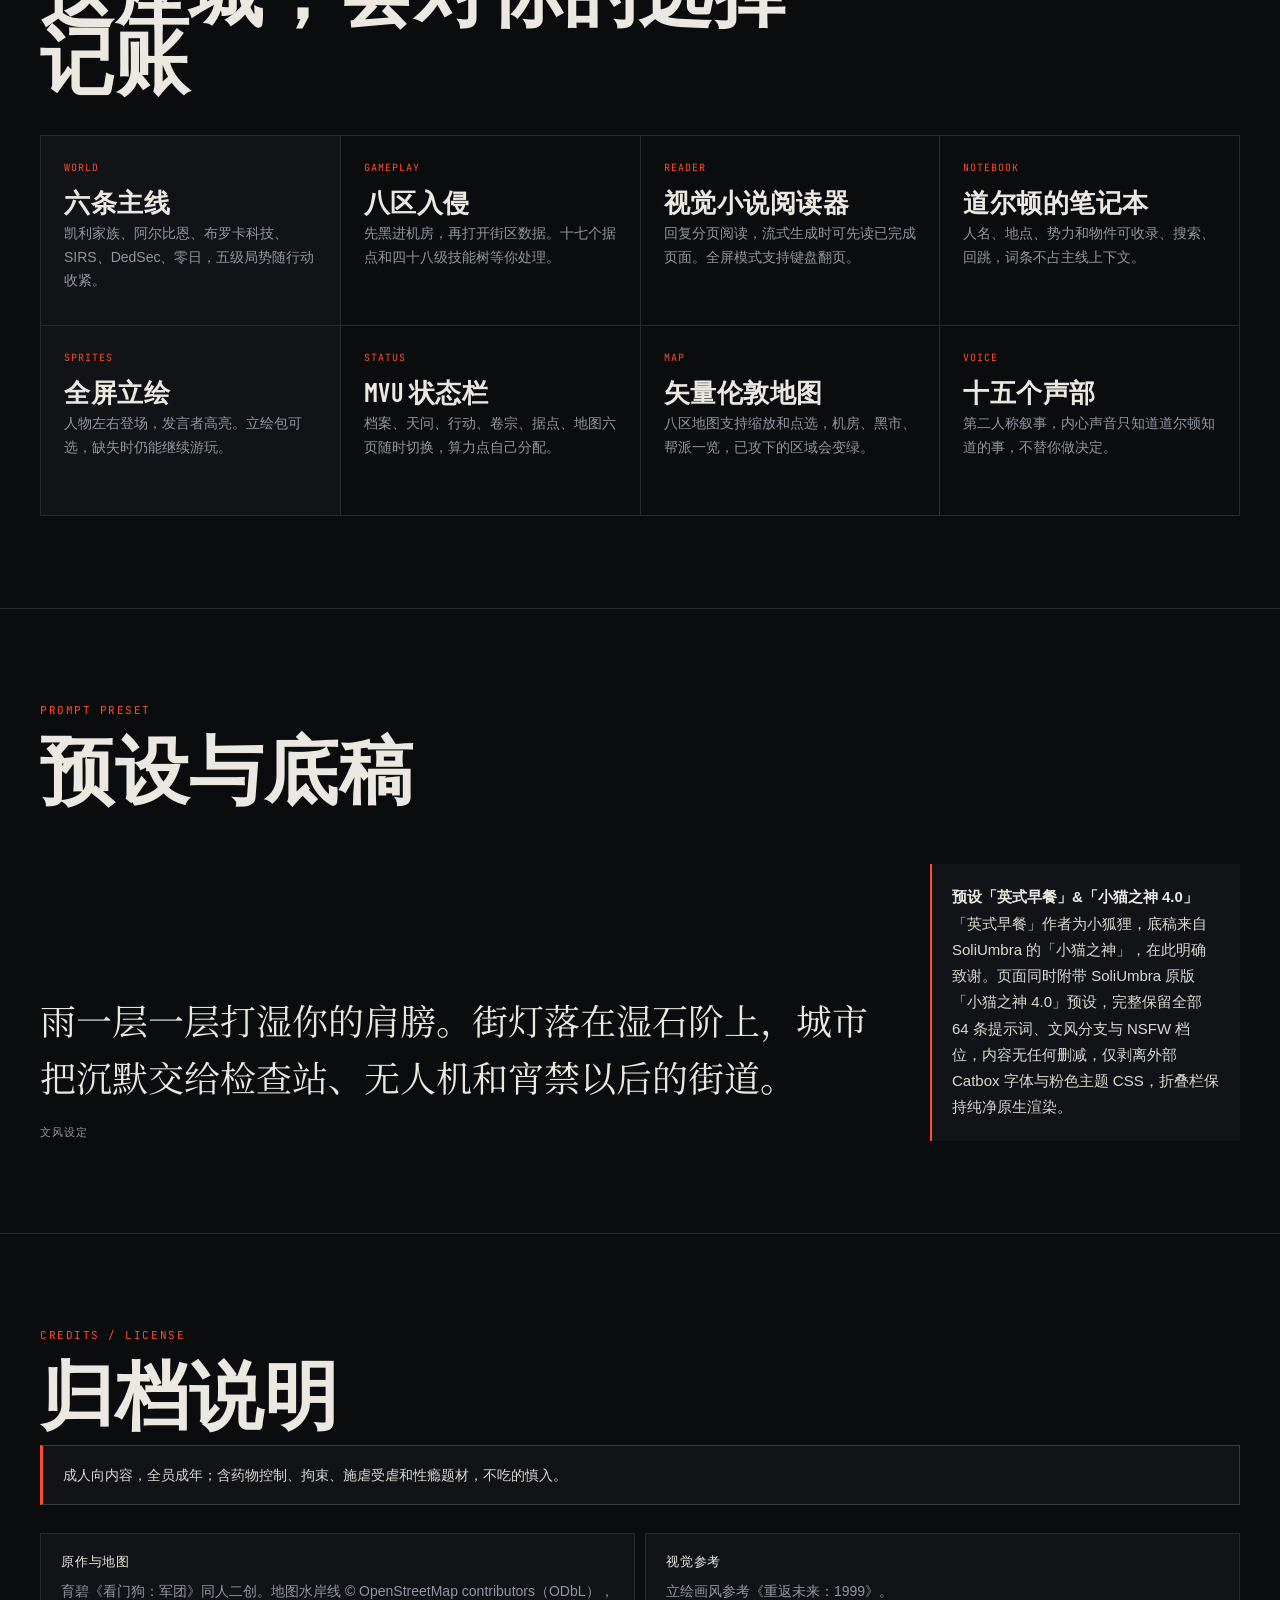
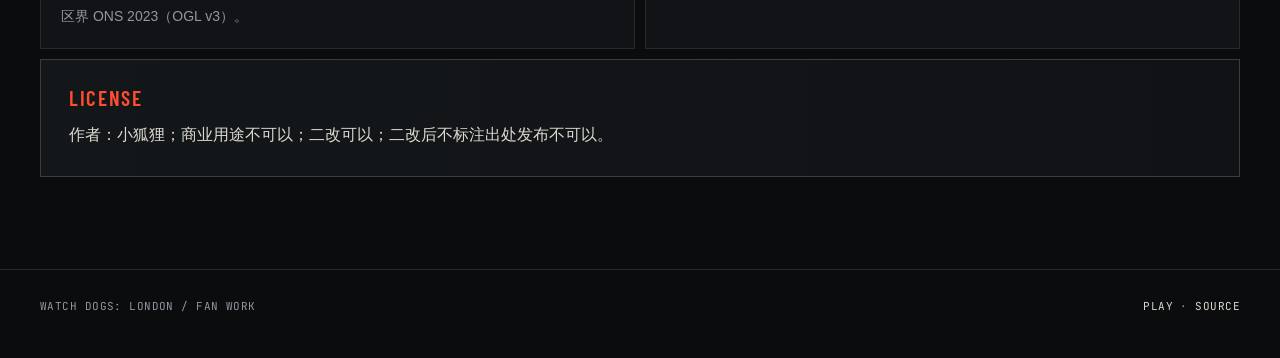
==== commit b058c591: "添加小猫之神4.0预设" ====
--- a/index.html
+++ b/index.html
@@ -27,7 +27,7 @@
 <body>
   <header class="site-head"><div class="frame"><a class="wordmark" href="#top">ctOS<i>/</i>LDN</a><nav class="nav" aria-label="页面导航"><a href="#ways">玩法</a><a href="#gallery">界面</a><a href="#features">功能</a><a href="https://github.com/feihu-lgtm/watchdogs-london">GITHUB ↗</a></nav></div></header>
   <main id="top">
-    <section class="hero"><div class="frame hero-inner"><div class="system"><b></b>DEDSEC // OPERATIVE: DALTON WOLFE</div><h1>看门狗：伦敦<span>WATCH DOGS / LONDON</span></h1><p class="pitch">你已经死了，伦敦还不知道你回来了</p><div class="actions"><a class="button primary" href="play/">在线游玩（轻量酒馆）</a><a class="button" href="demo/status.html">状态栏预览</a><a class="button" href="https://github.com/feihu-lgtm/watchdogs-london">GitHub ↗</a></div><div class="download-row" aria-label="下载资源"><a href="下载/看门狗伦敦.png" download>下载角色卡</a><a href="下载/英式早餐_看门狗专属预设.json" download>下载预设「英式早餐」</a><a href="下载/【小猫之神】4.0.json" download>下载预设「小猫之神 4.0」（素版）</a><a href="下载/看门狗伦敦_立绘包.zip" download>立绘包</a></div></div></section>
+    <section class="hero"><div class="frame hero-inner"><div class="system"><b></b>DEDSEC // OPERATIVE: DALTON WOLFE</div><h1>看门狗：伦敦<span>WATCH DOGS / LONDON</span></h1><p class="pitch">你已经死了，伦敦还不知道你回来了</p><div class="actions"><a class="button primary" href="play/">在线游玩（轻量酒馆）</a><a class="button" href="demo/status.html">状态栏预览</a><a class="button" href="https://github.com/feihu-lgtm/watchdogs-london">GitHub ↗</a></div><div class="download-row" aria-label="下载资源"><a href="下载/看门狗伦敦.png" download>下载角色卡</a><a href="下载/英式早餐_看门狗专属预设.json" download>下载预设「英式早餐」</a><a href="下载/【小猫之神】4.0.json" download>下载预设「小猫之神 4.0」</a><a href="下载/看门狗伦敦_立绘包.zip" download>立绘包</a></div></div></section>
     <section class="section" id="ways"><div class="frame"><p class="eyebrow">CHOOSE YOUR ENTRY</p><h2>两种玩法</h2><p class="intro">带着自己的 API，回到一座已经把你写进遇难者名单的城市。</p><div class="ways"><article class="way"><div class="num">01 / BROWSER</div><h3>在线游玩</h3><p>打开 <a href="play/">play/</a>，填写自己的 API 地址、密钥和模型。支持 OpenAI 兼容接口，存档留在浏览器本地；立绘会自动从 CDN 加载。</p></article><article class="way"><div class="num">02 / SILLYTAVERN</div><h3>导入 SillyTavern</h3><p>需要酒馆助手（JS-Slash-Runner）和 ST-Prompt-Template。导入时允许内嵌正则、世界书和脚本，再导入预设「英式早餐」。立绘包可选，解压到 <code>data/default-user/characters/看门狗：伦敦/立绘/</code>；不放时会自动从 CDN 取。</p></article></div></div></section>
     <section class="section" id="gallery"><div class="frame"><p class="eyebrow">FIELD INTERFACE</p><h2>ctOS，接管整间酒馆</h2><p class="intro">档案、技能、地图、视觉小说和笔记本，所有界面都在卡内完成。</p><div class="gallery">
       <figure><a href="截图/1_档案.webp"><img src="截图/1_档案.webp" alt="角色档案界面" loading="lazy"></a><figcaption><b>01</b>档案</figcaption></figure>
@@ -43,7 +43,7 @@
       <figure><a href="截图/11_全屏立绘.webp"><img src="截图/11_全屏立绘.webp" alt="全屏立绘模式" loading="lazy"></a><figcaption><b>11</b>全屏立绘</figcaption></figure>
     </div></div></section>
     <section class="section" id="features"><div class="frame"><p class="eyebrow">SYSTEM CAPABILITIES</p><h2>这座城，会对你的选择记账</h2><div class="features"><article class="feature"><div class="tag">WORLD</div><h3>六条主线</h3><p>凯利家族、阿尔比恩、布罗卡科技、SIRS、DedSec、零日，五级局势随行动收紧。</p></article><article class="feature"><div class="tag">GAMEPLAY</div><h3>八区入侵</h3><p>先黑进机房，再打开街区数据。十七个据点和四十八级技能树等你处理。</p></article><article class="feature"><div class="tag">READER</div><h3>视觉小说阅读器</h3><p>回复分页阅读，流式生成时可先读已完成页面。全屏模式支持键盘翻页。</p></article><article class="feature"><div class="tag">NOTEBOOK</div><h3>道尔顿的笔记本</h3><p>人名、地点、势力和物件可收录、搜索、回跳，词条不占主线上下文。</p></article><article class="feature"><div class="tag">SPRITES</div><h3>全屏立绘</h3><p>人物左右登场，发言者高亮。立绘包可选，缺失时仍能继续游玩。</p></article><article class="feature"><div class="tag">STATUS</div><h3>MVU 状态栏</h3><p>档案、天问、行动、卷宗、据点、地图六页随时切换，算力点自己分配。</p></article><article class="feature"><div class="tag">MAP</div><h3>矢量伦敦地图</h3><p>八区地图支持缩放和点选，机房、黑市、帮派一览，已攻下的区域会变绿。</p></article><article class="feature"><div class="tag">VOICE</div><h3>十五个声部</h3><p>第二人称叙事，内心声音只知道道尔顿知道的事，不替你做决定。</p></article></div></div></section>
-    <section class="section"><div class="frame"><p class="eyebrow">PROMPT PRESET</p><h2>预设与底稿</h2><div class="quote-block"><blockquote class="quote">雨一层一层打湿你的肩膀。街灯落在湿石阶上，城市把沉默交给检查站、无人机和宵禁以后的街道。<cite>文风设定</cite></blockquote><p class="preset-note"><strong>预设「英式早餐」&amp;「小猫之神 4.0」</strong><br>「英式早餐」作者为小狐狸，底稿来自 SoliUmbra 的「小猫之神」，在此明确致谢。页面同时附带剥离了 CutieFont 和粉色主题 CSS 的「小猫之神 4.0」素版折叠栏预设，方便搭配不同前端使用。</p></div></div></section>
+    <section class="section"><div class="frame"><p class="eyebrow">PROMPT PRESET</p><h2>预设与底稿</h2><div class="quote-block"><blockquote class="quote">雨一层一层打湿你的肩膀。街灯落在湿石阶上，城市把沉默交给检查站、无人机和宵禁以后的街道。<cite>文风设定</cite></blockquote><p class="preset-note"><strong>预设「英式早餐」&amp;「小猫之神 4.0」</strong><br>「英式早餐」作者为小狐狸，底稿来自 SoliUmbra 的「小猫之神」，在此明确致谢。页面同时附带 SoliUmbra 原版「小猫之神 4.0」预设，完整保留全部 64 条提示词、文风分支与 NSFW 档位，内容无任何删减，仅剥离外部 Catbox 字体与粉色主题 CSS，折叠栏保持纯净原生渲染。</p></div></div></section>
     <section class="section"><div class="frame"><p class="eyebrow">CREDITS / LICENSE</p><h2>归档说明</h2><div class="notice">成人向内容，全员成年；含药物控制、拘束、施虐受虐和性瘾题材，不吃的慎入。</div><div class="credits"><article class="credit"><h3>原作与地图</h3><p>育碧《看门狗：军团》同人二创。地图水岸线 © OpenStreetMap contributors（ODbL），区界 ONS 2023（OGL v3）。</p></article><article class="credit"><h3>视觉参考</h3><p>立绘画风参考《重返未来：1999》。</p></article></div><div class="license"><h3>LICENSE</h3><p>作者：小狐狸；商业用途不可以；二改可以；二改后不标注出处发布不可以。</p></div></div></section>
   </main>
   <footer><div class="frame"><span>WATCH DOGS: LONDON / FAN WORK</span><span><a href="play/">PLAY</a> · <a href="https://github.com/feihu-lgtm/watchdogs-london">SOURCE</a></span></div></footer>
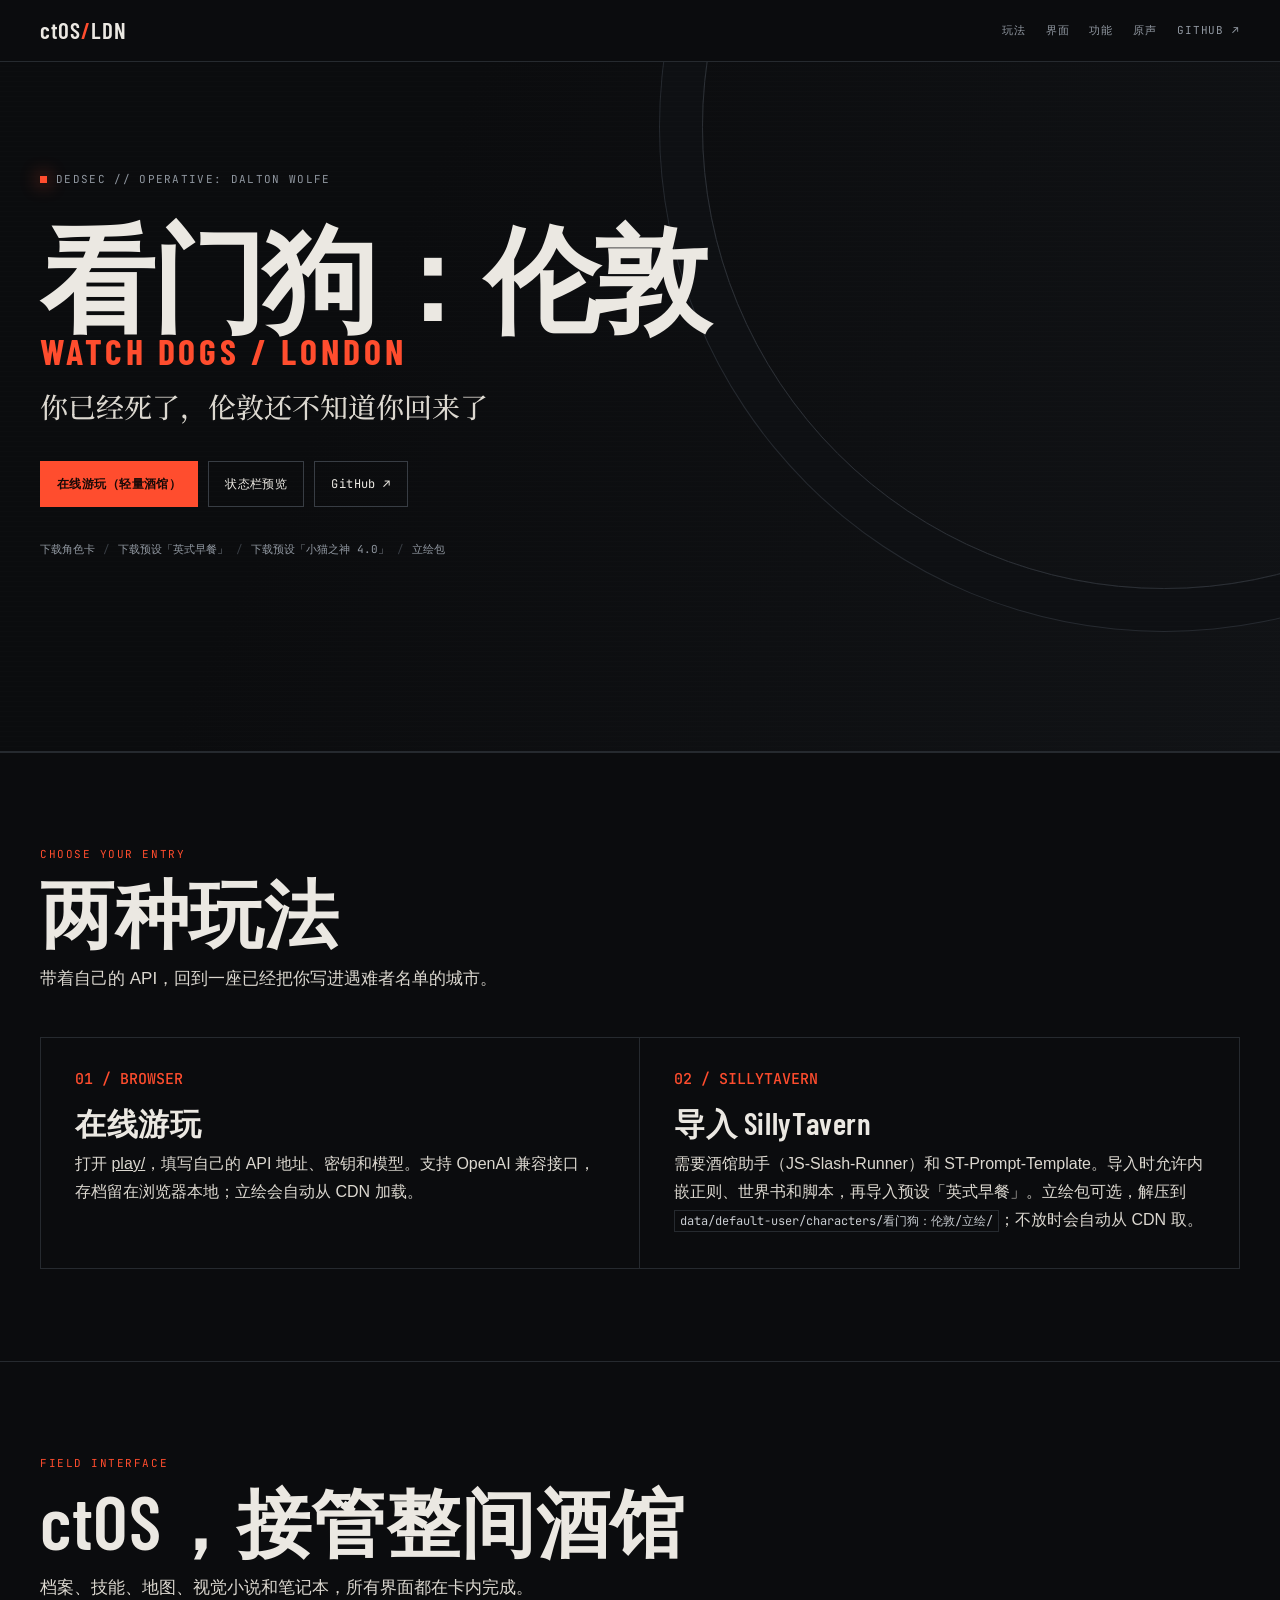
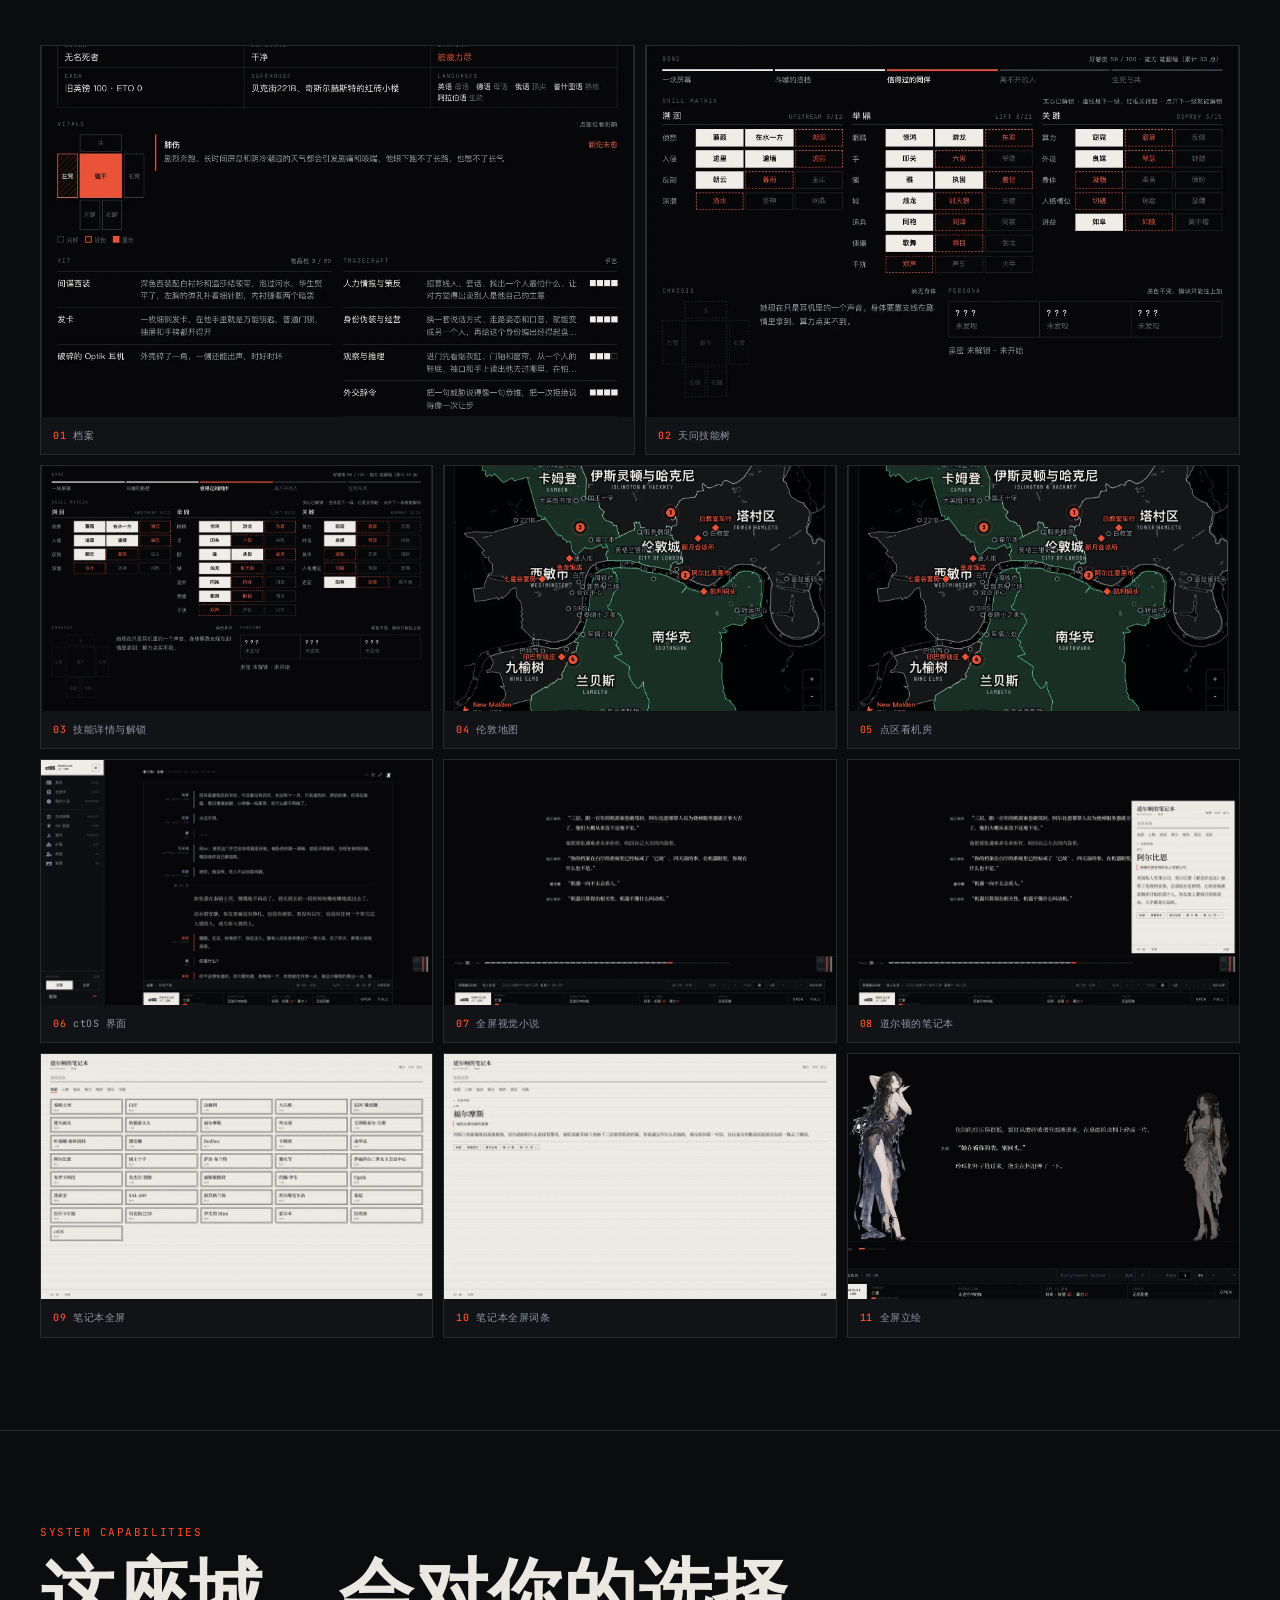
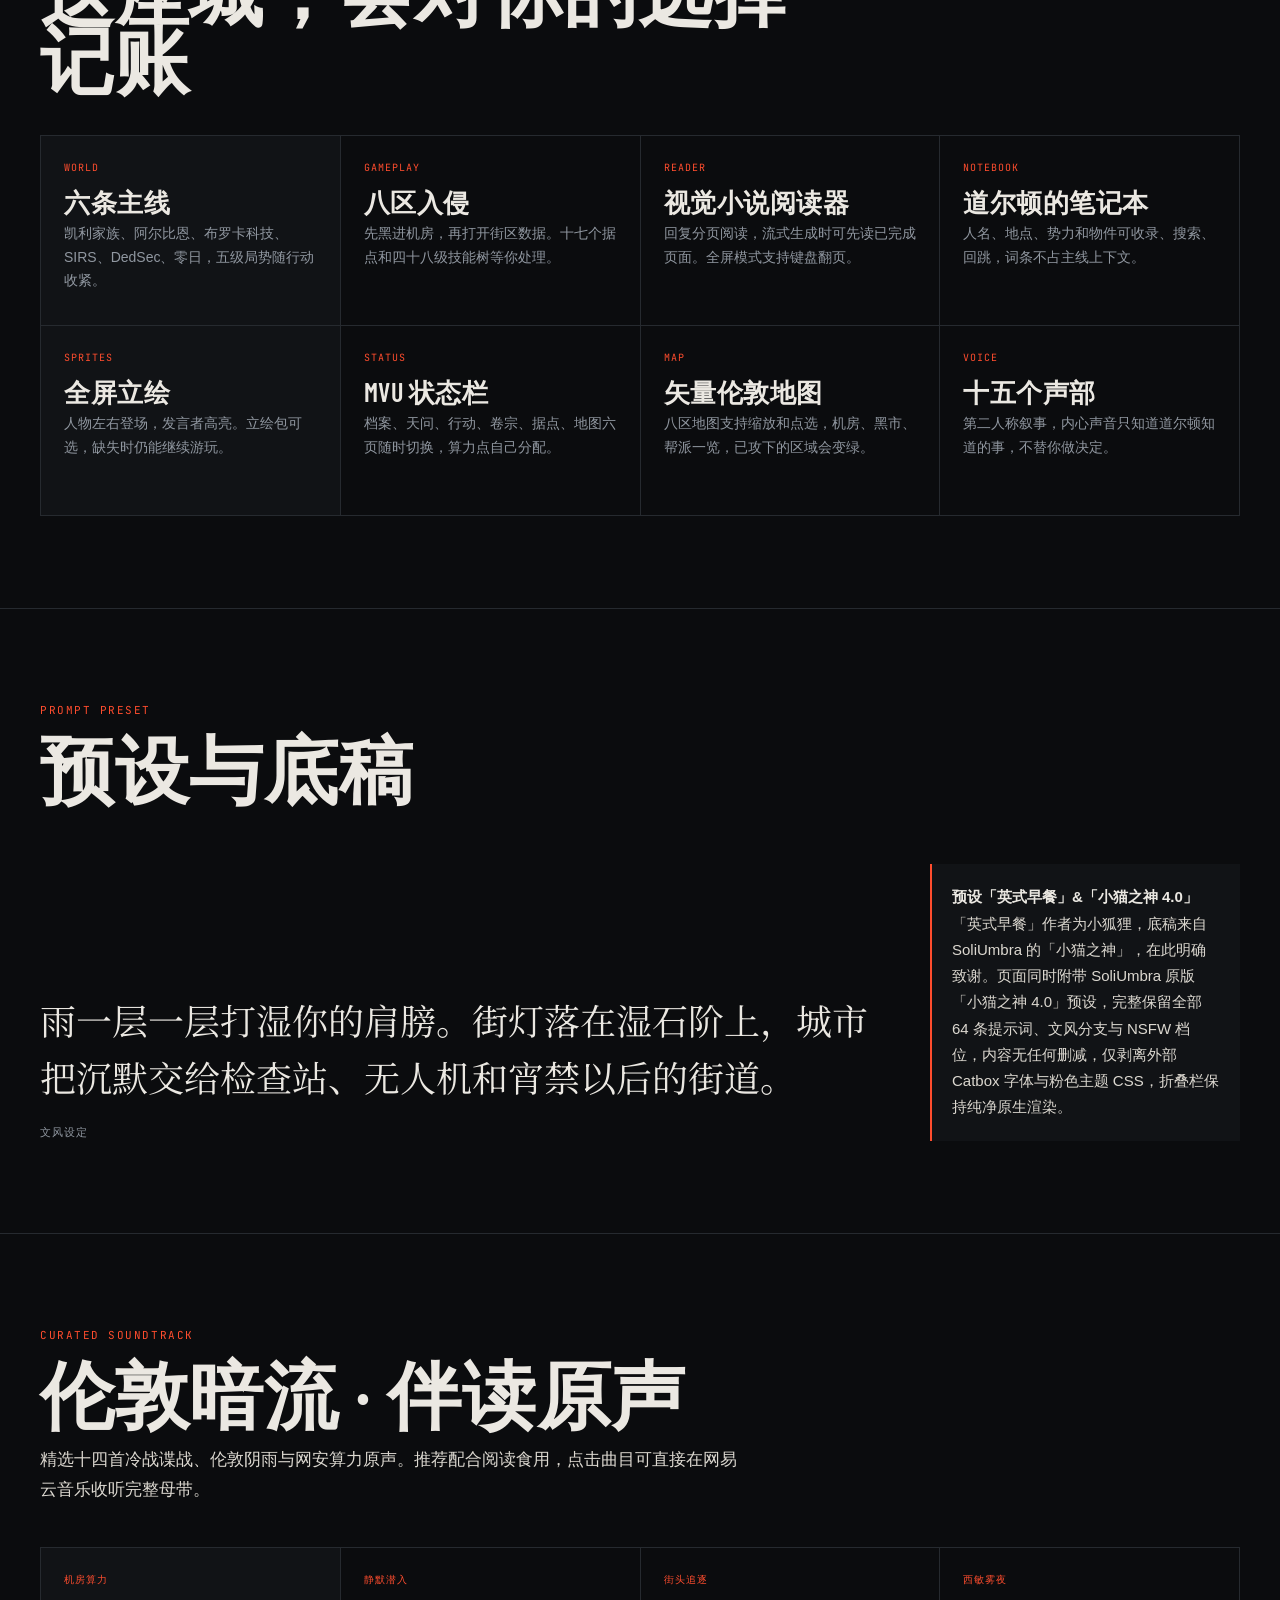
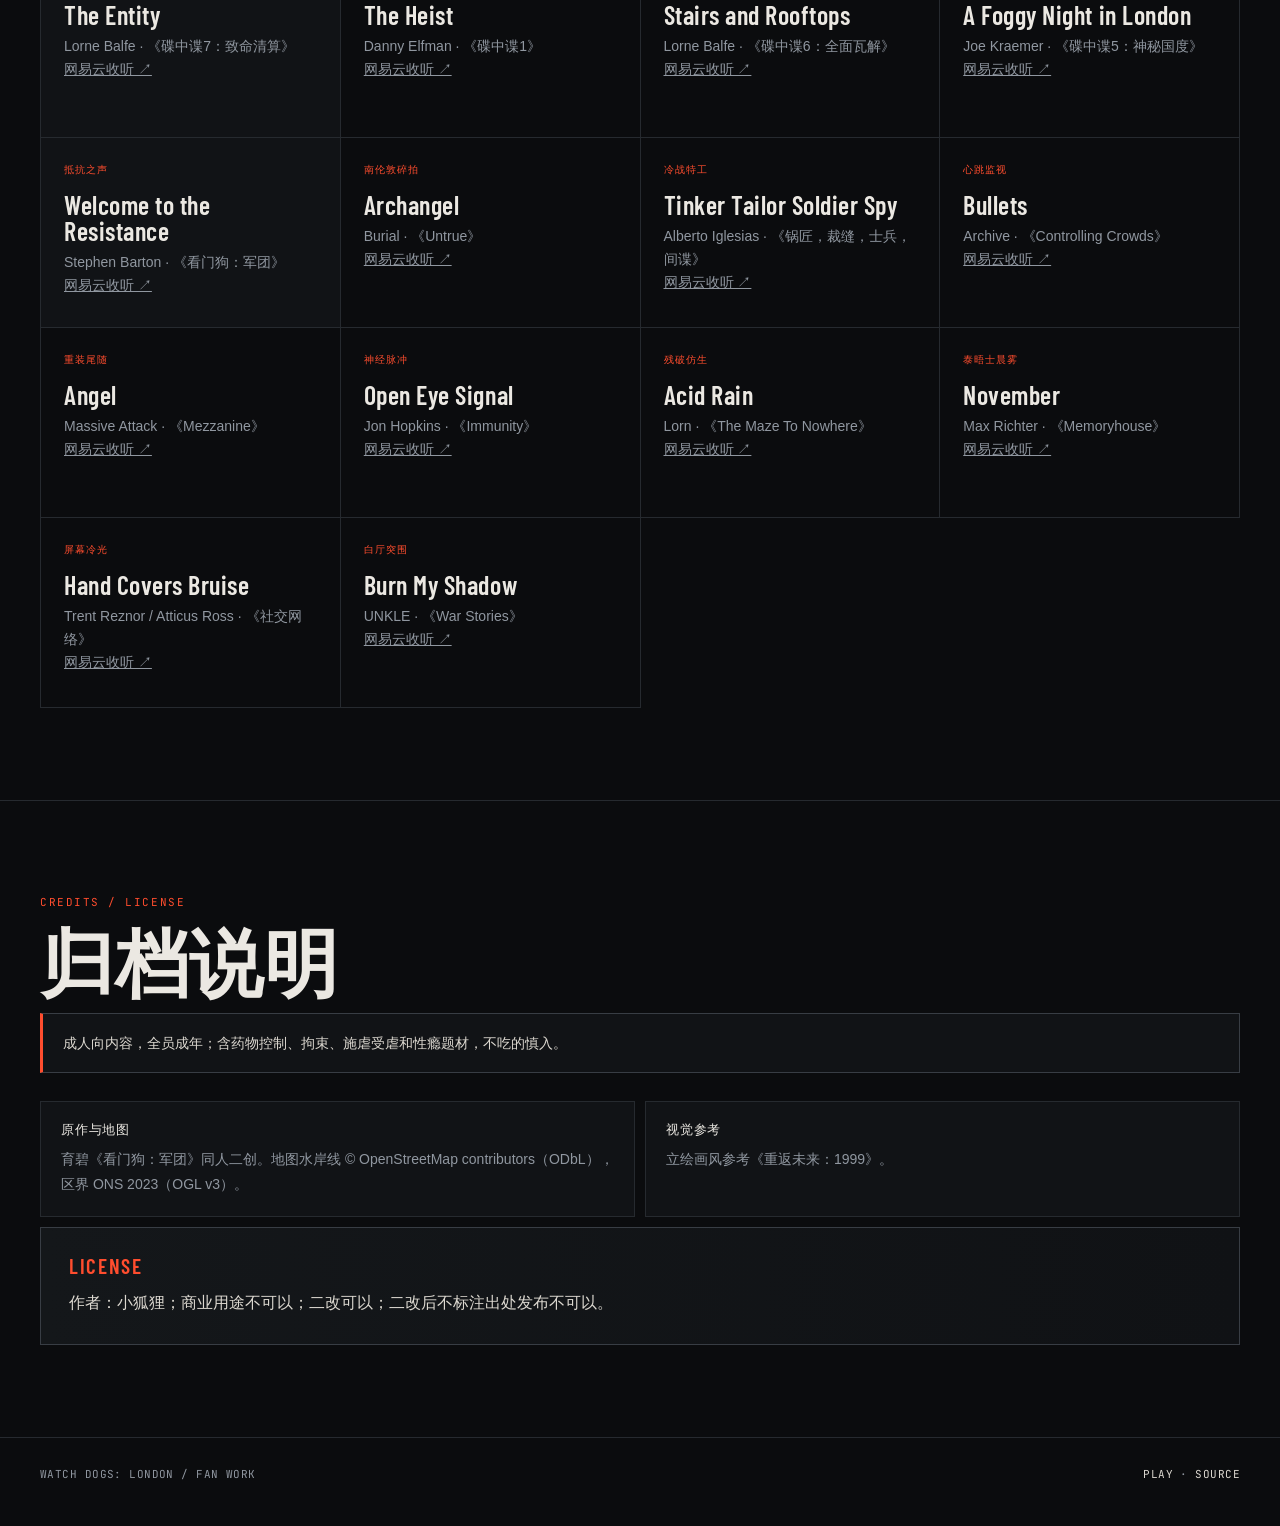
==== commit d0d12f65: "绑定伦敦暗流伴读原声与播放组件" ====
--- a/index.html
+++ b/index.html
@@ -25,7 +25,7 @@
   </style>
 </head>
 <body>
-  <header class="site-head"><div class="frame"><a class="wordmark" href="#top">ctOS<i>/</i>LDN</a><nav class="nav" aria-label="页面导航"><a href="#ways">玩法</a><a href="#gallery">界面</a><a href="#features">功能</a><a href="https://github.com/feihu-lgtm/watchdogs-london">GITHUB ↗</a></nav></div></header>
+  <header class="site-head"><div class="frame"><a class="wordmark" href="#top">ctOS<i>/</i>LDN</a><nav class="nav" aria-label="页面导航"><a href="#ways">玩法</a><a href="#gallery">界面</a><a href="#features">功能</a><a href="#soundtrack">原声</a><a href="https://github.com/feihu-lgtm/watchdogs-london">GITHUB ↗</a></nav></div></header>
   <main id="top">
     <section class="hero"><div class="frame hero-inner"><div class="system"><b></b>DEDSEC // OPERATIVE: DALTON WOLFE</div><h1>看门狗：伦敦<span>WATCH DOGS / LONDON</span></h1><p class="pitch">你已经死了，伦敦还不知道你回来了</p><div class="actions"><a class="button primary" href="play/">在线游玩（轻量酒馆）</a><a class="button" href="demo/status.html">状态栏预览</a><a class="button" href="https://github.com/feihu-lgtm/watchdogs-london">GitHub ↗</a></div><div class="download-row" aria-label="下载资源"><a href="下载/看门狗伦敦.png" download>下载角色卡</a><a href="下载/英式早餐_看门狗专属预设.json" download>下载预设「英式早餐」</a><a href="下载/【小猫之神】4.0.json" download>下载预设「小猫之神 4.0」</a><a href="下载/看门狗伦敦_立绘包.zip" download>立绘包</a></div></div></section>
     <section class="section" id="ways"><div class="frame"><p class="eyebrow">CHOOSE YOUR ENTRY</p><h2>两种玩法</h2><p class="intro">带着自己的 API，回到一座已经把你写进遇难者名单的城市。</p><div class="ways"><article class="way"><div class="num">01 / BROWSER</div><h3>在线游玩</h3><p>打开 <a href="play/">play/</a>，填写自己的 API 地址、密钥和模型。支持 OpenAI 兼容接口，存档留在浏览器本地；立绘会自动从 CDN 加载。</p></article><article class="way"><div class="num">02 / SILLYTAVERN</div><h3>导入 SillyTavern</h3><p>需要酒馆助手（JS-Slash-Runner）和 ST-Prompt-Template。导入时允许内嵌正则、世界书和脚本，再导入预设「英式早餐」。立绘包可选，解压到 <code>data/default-user/characters/看门狗：伦敦/立绘/</code>；不放时会自动从 CDN 取。</p></article></div></div></section>
@@ -44,6 +44,22 @@
     </div></div></section>
     <section class="section" id="features"><div class="frame"><p class="eyebrow">SYSTEM CAPABILITIES</p><h2>这座城，会对你的选择记账</h2><div class="features"><article class="feature"><div class="tag">WORLD</div><h3>六条主线</h3><p>凯利家族、阿尔比恩、布罗卡科技、SIRS、DedSec、零日，五级局势随行动收紧。</p></article><article class="feature"><div class="tag">GAMEPLAY</div><h3>八区入侵</h3><p>先黑进机房，再打开街区数据。十七个据点和四十八级技能树等你处理。</p></article><article class="feature"><div class="tag">READER</div><h3>视觉小说阅读器</h3><p>回复分页阅读，流式生成时可先读已完成页面。全屏模式支持键盘翻页。</p></article><article class="feature"><div class="tag">NOTEBOOK</div><h3>道尔顿的笔记本</h3><p>人名、地点、势力和物件可收录、搜索、回跳，词条不占主线上下文。</p></article><article class="feature"><div class="tag">SPRITES</div><h3>全屏立绘</h3><p>人物左右登场，发言者高亮。立绘包可选，缺失时仍能继续游玩。</p></article><article class="feature"><div class="tag">STATUS</div><h3>MVU 状态栏</h3><p>档案、天问、行动、卷宗、据点、地图六页随时切换，算力点自己分配。</p></article><article class="feature"><div class="tag">MAP</div><h3>矢量伦敦地图</h3><p>八区地图支持缩放和点选，机房、黑市、帮派一览，已攻下的区域会变绿。</p></article><article class="feature"><div class="tag">VOICE</div><h3>十五个声部</h3><p>第二人称叙事，内心声音只知道道尔顿知道的事，不替你做决定。</p></article></div></div></section>
     <section class="section"><div class="frame"><p class="eyebrow">PROMPT PRESET</p><h2>预设与底稿</h2><div class="quote-block"><blockquote class="quote">雨一层一层打湿你的肩膀。街灯落在湿石阶上，城市把沉默交给检查站、无人机和宵禁以后的街道。<cite>文风设定</cite></blockquote><p class="preset-note"><strong>预设「英式早餐」&amp;「小猫之神 4.0」</strong><br>「英式早餐」作者为小狐狸，底稿来自 SoliUmbra 的「小猫之神」，在此明确致谢。页面同时附带 SoliUmbra 原版「小猫之神 4.0」预设，完整保留全部 64 条提示词、文风分支与 NSFW 档位，内容无任何删减，仅剥离外部 Catbox 字体与粉色主题 CSS，折叠栏保持纯净原生渲染。</p></div></div></section>
+    <section class="section" id="soundtrack"><div class="frame"><p class="eyebrow">CURATED SOUNDTRACK</p><h2>伦敦暗流 · 伴读原声</h2><p class="intro">精选十四首冷战谍战、伦敦阴雨与网安算力原声。推荐配合阅读食用，点击曲目可直接在网易云音乐收听完整母带。</p><div class="features" style="grid-template-columns:repeat(auto-fill, minmax(280px, 1fr))">
+      <article class="feature"><div class="tag">机房算力</div><h3>The Entity</h3><p>Lorne Balfe · 《碟中谍7：致命清算》<br><a href="https://music.163.com/#/song?id=2059054982" target="_blank" rel="noopener">网易云收听 ↗</a></p></article>
+      <article class="feature"><div class="tag">静默潜入</div><h3>The Heist</h3><p>Danny Elfman · 《碟中谍1》<br><a href="https://music.163.com/#/song?id=473187110" target="_blank" rel="noopener">网易云收听 ↗</a></p></article>
+      <article class="feature"><div class="tag">街头追逐</div><h3>Stairs and Rooftops</h3><p>Lorne Balfe · 《碟中谍6：全面瓦解》<br><a href="https://music.163.com/#/song?id=1294165108" target="_blank" rel="noopener">网易云收听 ↗</a></p></article>
+      <article class="feature"><div class="tag">西敏雾夜</div><h3>A Foggy Night in London</h3><p>Joe Kraemer · 《碟中谍5：神秘国度》<br><a href="https://music.163.com/#/song?id=33728269" target="_blank" rel="noopener">网易云收听 ↗</a></p></article>
+      <article class="feature"><div class="tag">抵抗之声</div><h3>Welcome to the Resistance</h3><p>Stephen Barton · 《看门狗：军团》<br><a href="https://music.163.com/#/song?id=1803518592" target="_blank" rel="noopener">网易云收听 ↗</a></p></article>
+      <article class="feature"><div class="tag">南伦敦碎拍</div><h3>Archangel</h3><p>Burial · 《Untrue》<br><a href="https://music.163.com/#/song?id=16640371" target="_blank" rel="noopener">网易云收听 ↗</a></p></article>
+      <article class="feature"><div class="tag">冷战特工</div><h3>Tinker Tailor Soldier Spy</h3><p>Alberto Iglesias · 《锅匠，裁缝，士兵，间谍》<br><a href="https://music.163.com/#/song?id=990303" target="_blank" rel="noopener">网易云收听 ↗</a></p></article>
+      <article class="feature"><div class="tag">心跳监视</div><h3>Bullets</h3><p>Archive · 《Controlling Crowds》<br><a href="https://music.163.com/#/song?id=3884715" target="_blank" rel="noopener">网易云收听 ↗</a></p></article>
+      <article class="feature"><div class="tag">重装尾随</div><h3>Angel</h3><p>Massive Attack · 《Mezzanine》<br><a href="https://music.163.com/#/song?id=21252137" target="_blank" rel="noopener">网易云收听 ↗</a></p></article>
+      <article class="feature"><div class="tag">神经脉冲</div><h3>Open Eye Signal</h3><p>Jon Hopkins · 《Immunity》<br><a href="https://music.163.com/#/song?id=26321472" target="_blank" rel="noopener">网易云收听 ↗</a></p></article>
+      <article class="feature"><div class="tag">残破仿生</div><h3>Acid Rain</h3><p>Lorn · 《The Maze To Nowhere》<br><a href="https://music.163.com/#/song?id=1497854235" target="_blank" rel="noopener">网易云收听 ↗</a></p></article>
+      <article class="feature"><div class="tag">泰晤士晨雾</div><h3>November</h3><p>Max Richter · 《Memoryhouse》<br><a href="https://music.163.com/#/song?id=16964075" target="_blank" rel="noopener">网易云收听 ↗</a></p></article>
+      <article class="feature"><div class="tag">屏幕冷光</div><h3>Hand Covers Bruise</h3><p>Trent Reznor / Atticus Ross · 《社交网络》<br><a href="https://music.163.com/#/song?id=1061850" target="_blank" rel="noopener">网易云收听 ↗</a></p></article>
+      <article class="feature"><div class="tag">白厅突围</div><h3>Burn My Shadow</h3><p>UNKLE · 《War Stories》<br><a href="https://music.163.com/#/song?id=21986980" target="_blank" rel="noopener">网易云收听 ↗</a></p></article>
+    </div></div></section>
     <section class="section"><div class="frame"><p class="eyebrow">CREDITS / LICENSE</p><h2>归档说明</h2><div class="notice">成人向内容，全员成年；含药物控制、拘束、施虐受虐和性瘾题材，不吃的慎入。</div><div class="credits"><article class="credit"><h3>原作与地图</h3><p>育碧《看门狗：军团》同人二创。地图水岸线 © OpenStreetMap contributors（ODbL），区界 ONS 2023（OGL v3）。</p></article><article class="credit"><h3>视觉参考</h3><p>立绘画风参考《重返未来：1999》。</p></article></div><div class="license"><h3>LICENSE</h3><p>作者：小狐狸；商业用途不可以；二改可以；二改后不标注出处发布不可以。</p></div></div></section>
   </main>
   <footer><div class="frame"><span>WATCH DOGS: LONDON / FAN WORK</span><span><a href="play/">PLAY</a> · <a href="https://github.com/feihu-lgtm/watchdogs-london">SOURCE</a></span></div></footer>
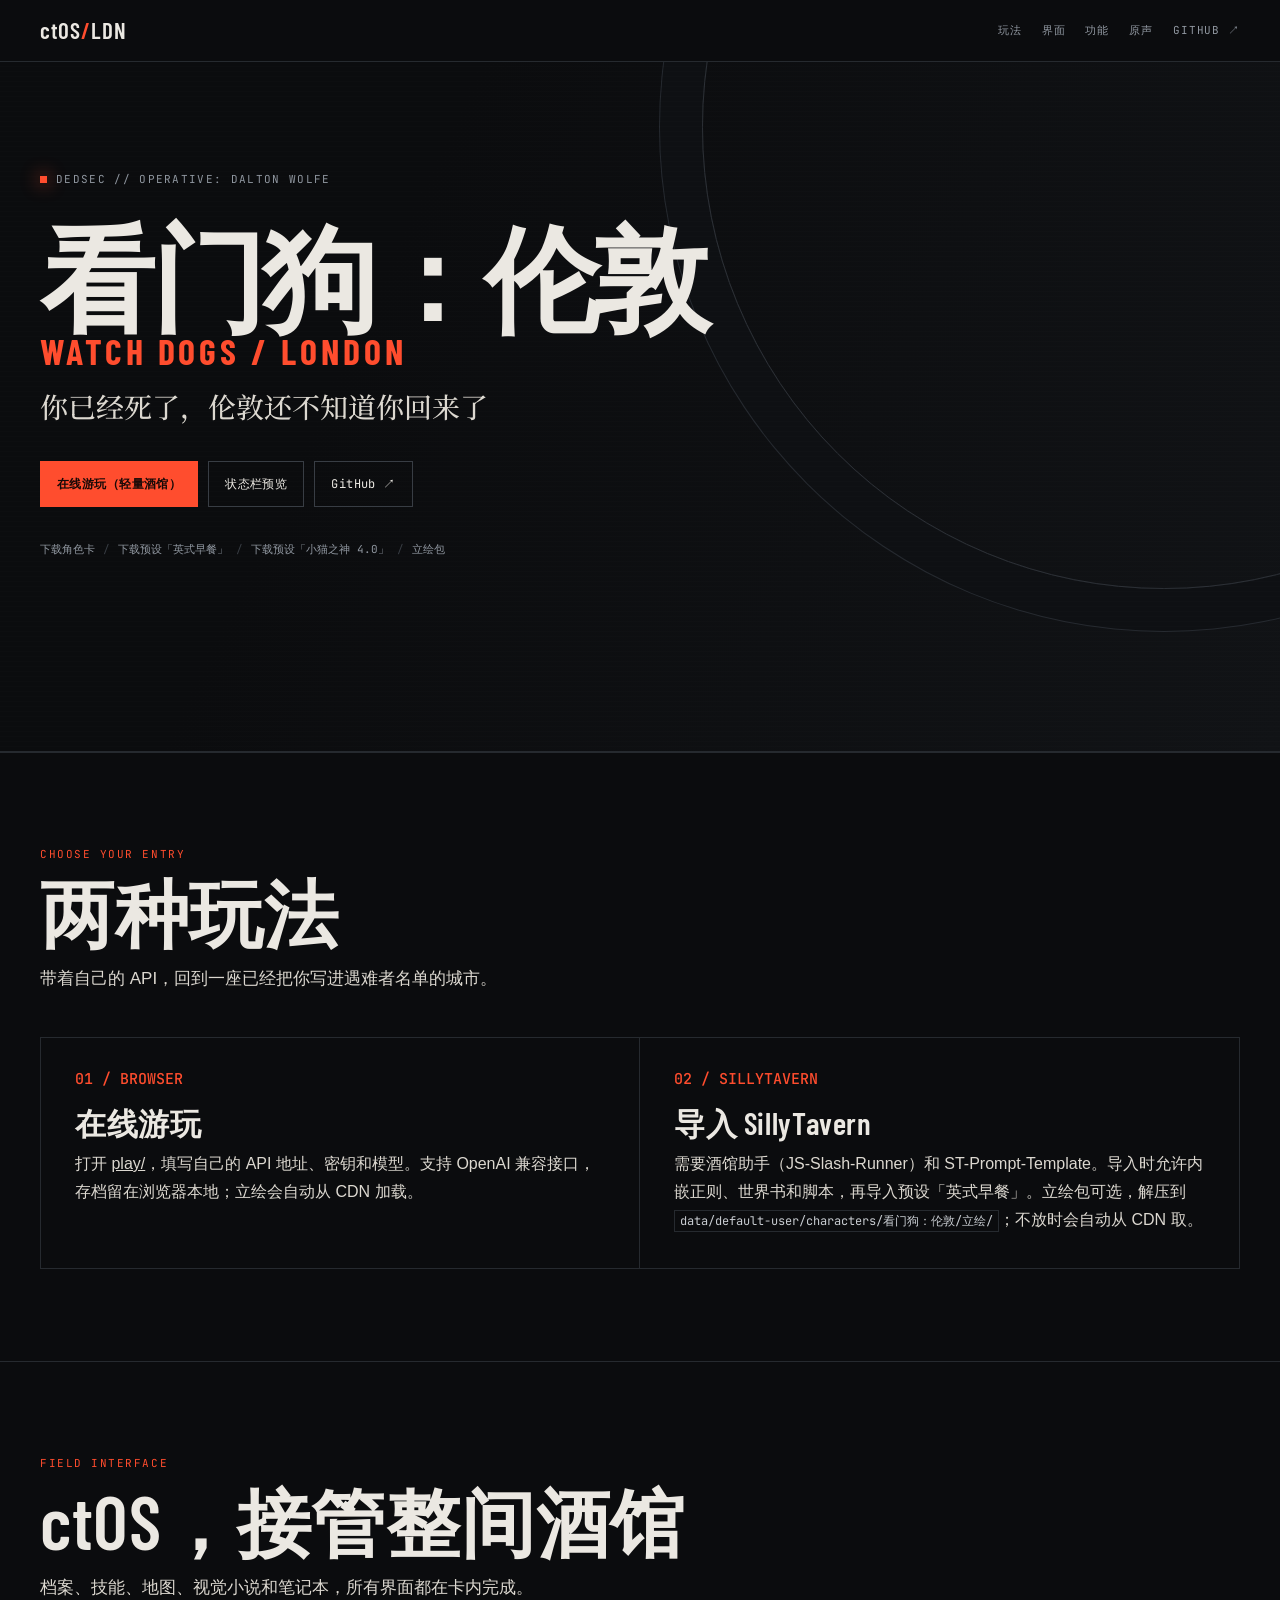
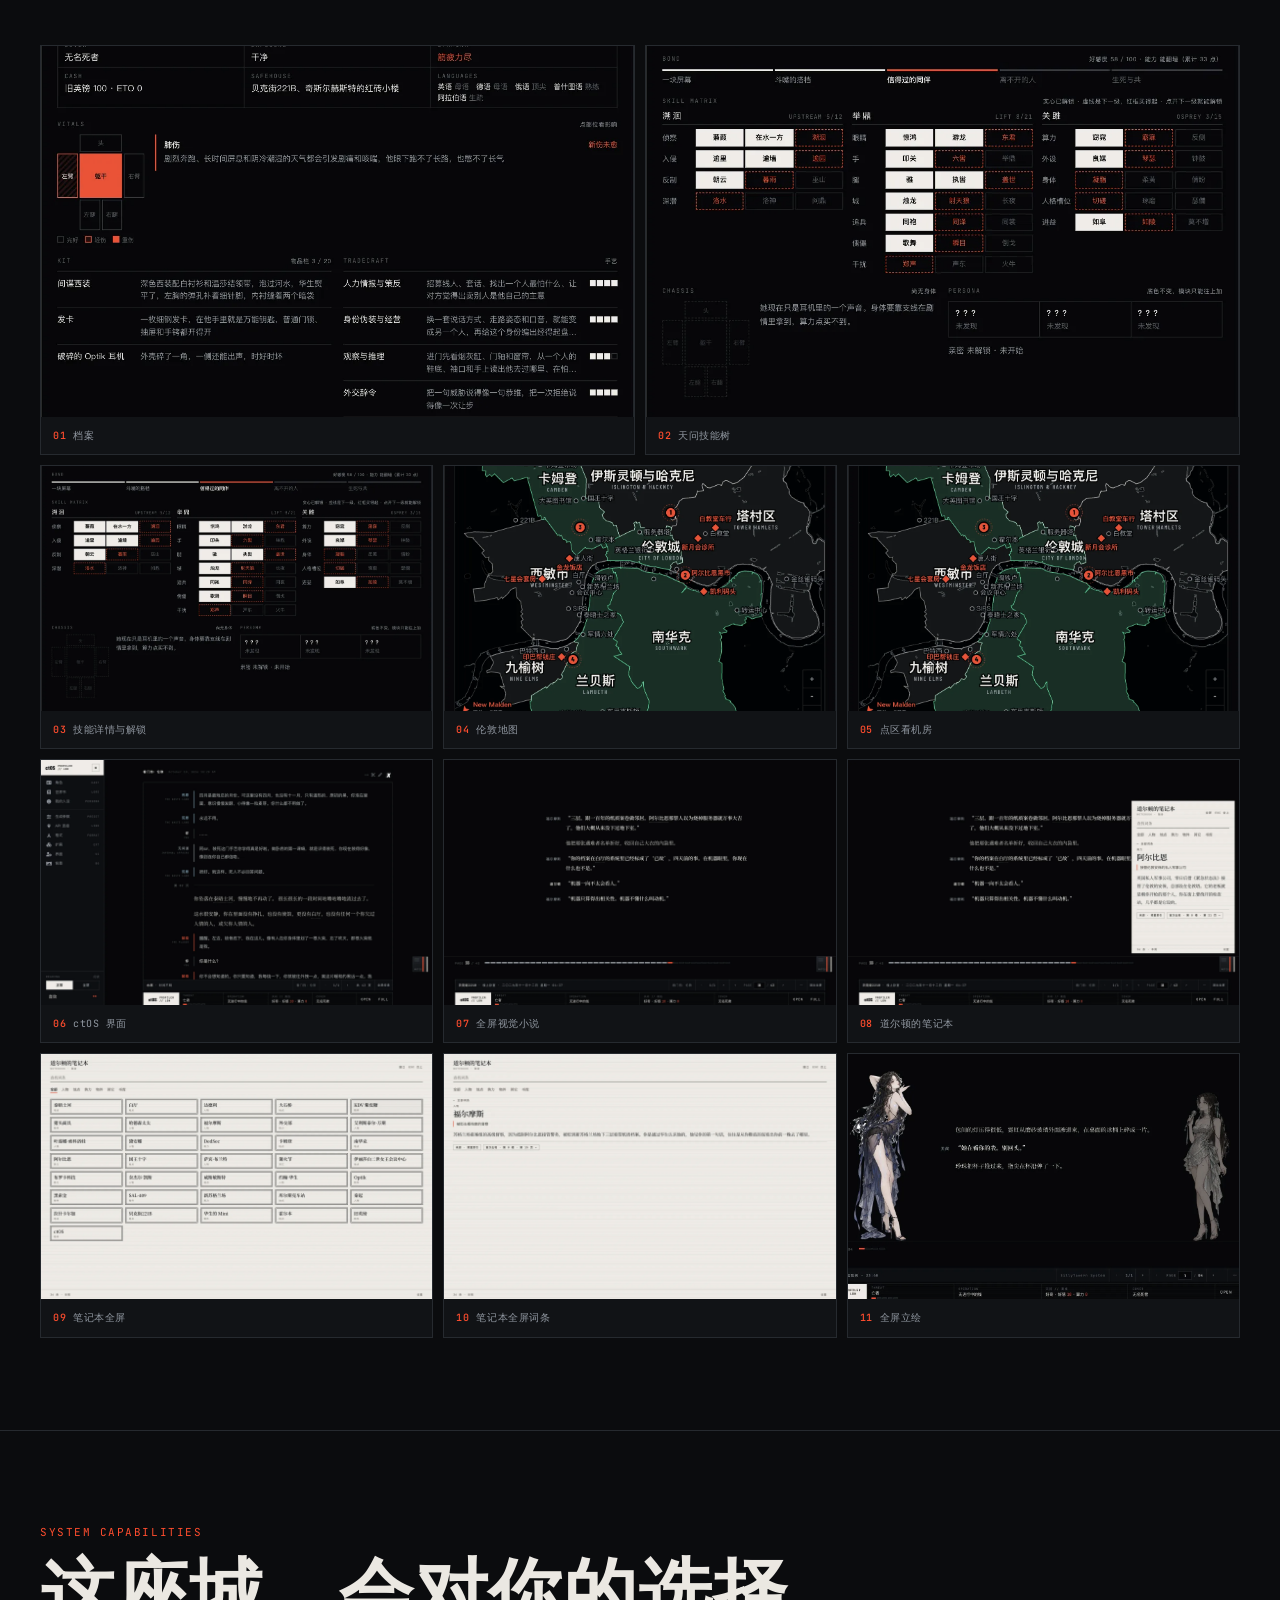
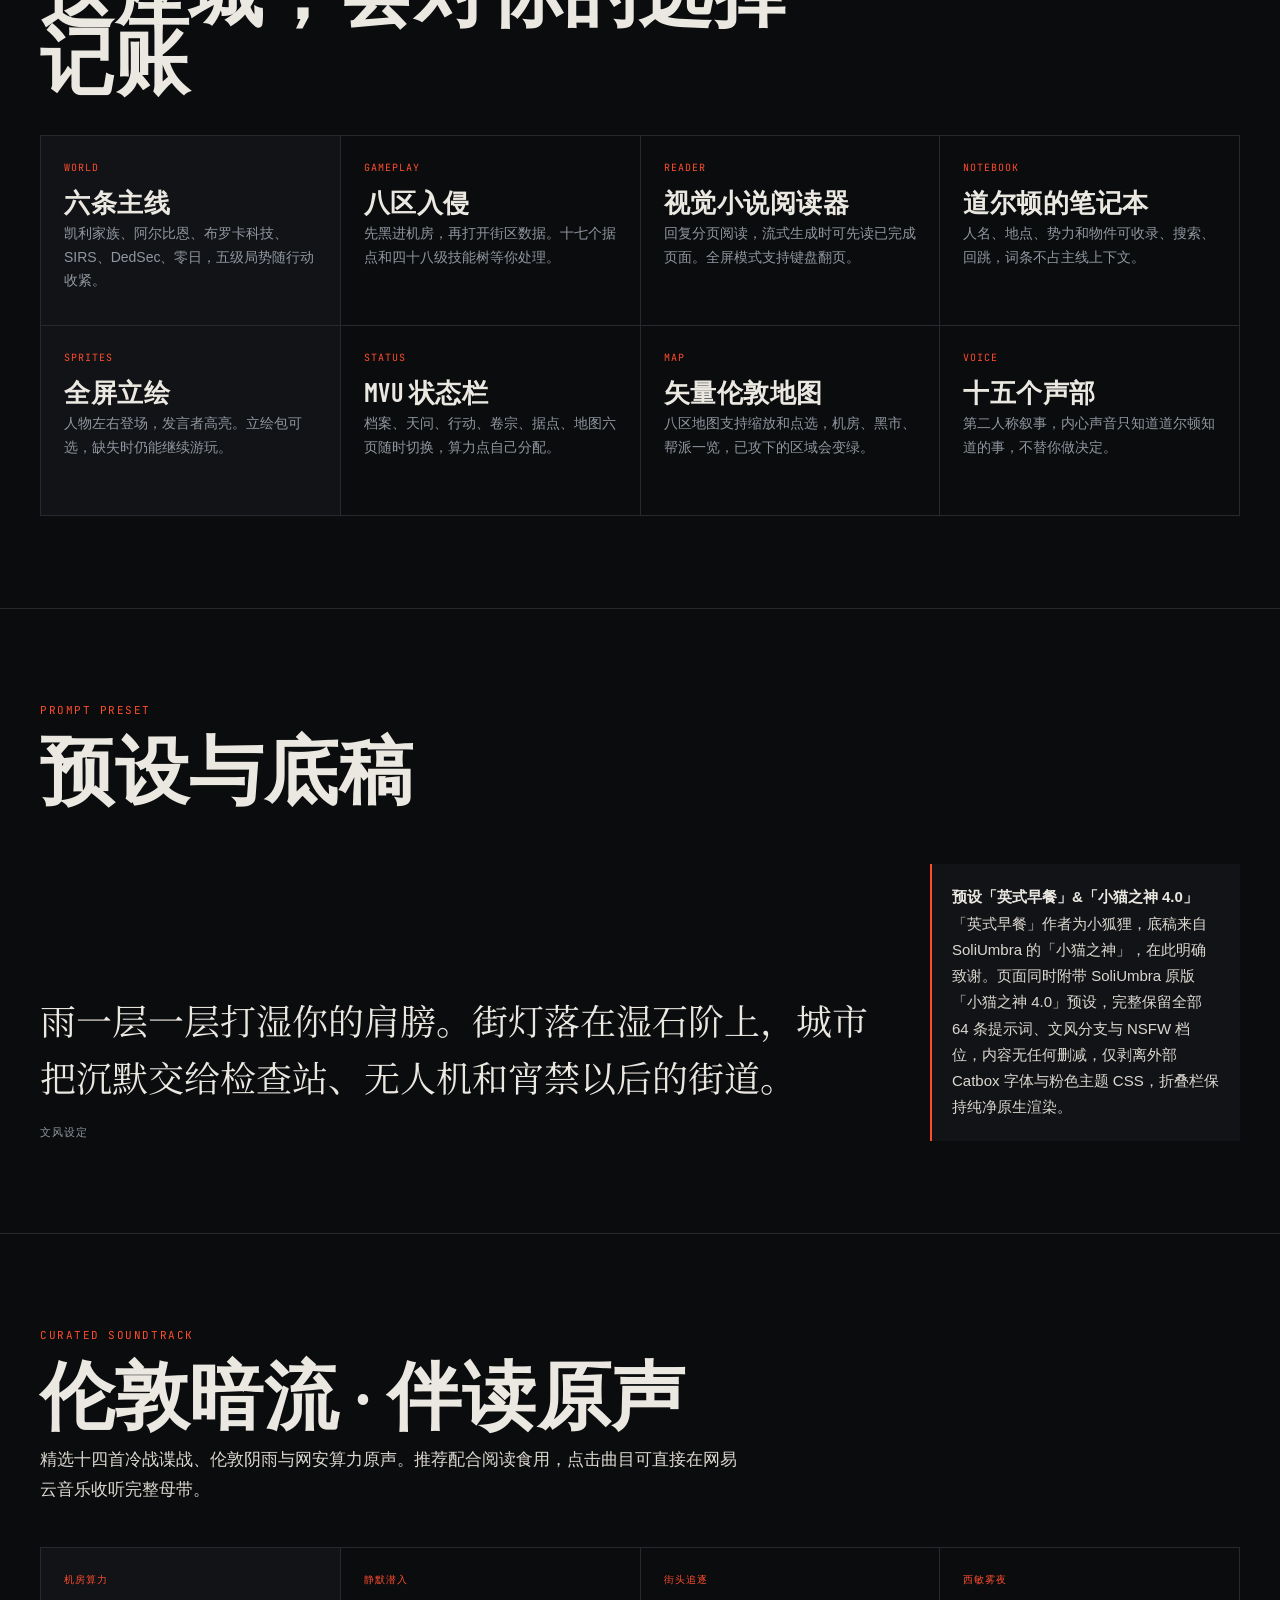
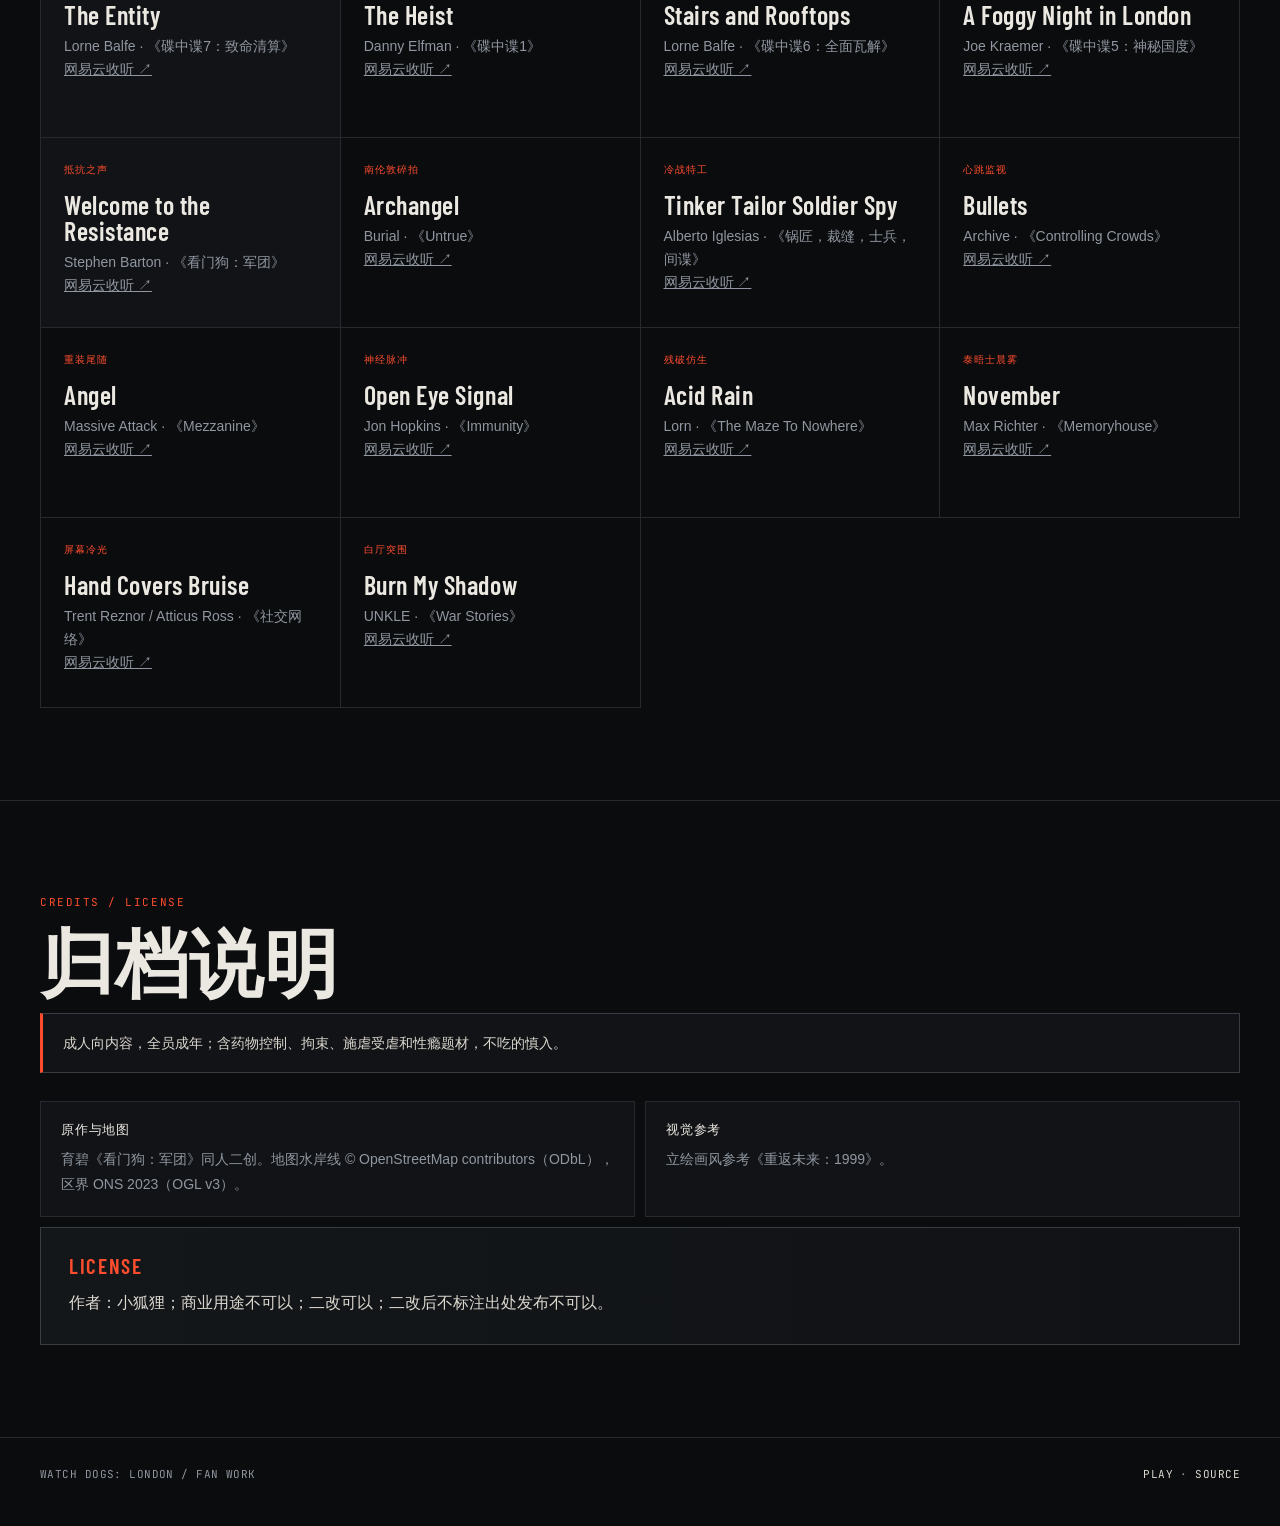
==== commit 90b4b5c0: "DedSec 主题按原作手机界面重做，护眼；字体放进仓库自己托管 照《看门狗 2》手机界面重做：近黑的海军蓝打底，灰白正文，霓虹只做点缀—— 荧光绿 [ 方括号 ] 标题、品红进度条、青色名签；底部控" ====
--- a/index.html
+++ b/index.html
@@ -7,7 +7,8 @@
   <title>看门狗：伦敦</title>
   <link rel="preconnect" href="https://fonts.googleapis.com">
   <link rel="preconnect" href="https://fonts.gstatic.com" crossorigin>
-  <link href="https://fonts.googleapis.com/css2?family=Barlow+Condensed:wght@500;600;700&family=JetBrains+Mono:wght@400;500;600&family=Noto+Serif+SC:wght@400;500;600&display=swap" rel="stylesheet">
+  <link href="fonts/ctos.css" rel="stylesheet">
+  <link href="https://fonts.googleapis.com/css2?family=Noto+Serif+SC:wght@400;500;600&display=swap" rel="stylesheet">
   <style>
     :root{--bg:#0b0c0e;--panel:#111316;--panel-hi:#171a1e;--line:#262a2f;--line-hi:#383d44;--ink:#ebe8e2;--prose:#dcd8d0;--mute:#9097a0;--accent:#ff4d2e;--max:1200px}
     *{box-sizing:border-box}html{scroll-behavior:smooth}body{margin:0;background:var(--bg);color:var(--prose);font:16px/1.75 -apple-system,BlinkMacSystemFont,"PingFang SC","Noto Sans SC","Microsoft YaHei",sans-serif}a{color:inherit}a:focus-visible{outline:2px solid var(--accent);outline-offset:4px}::selection{background:var(--accent);color:#fff}
--- a/fonts/ctos.css
+++ b/fonts/ctos.css
@@ -0,0 +1,131 @@
+/* ctOS 默认主题用的字体，从 fontsource 打包版取来，自己托管，不走 Google Fonts。
+   全部 SIL Open Font License 1.1，授权文本见同目录 OFL-*.txt。
+   正文的思源宋体（Noto Serif SC）太大，没放进来，仍从 Google Fonts 取，取不到就用系统宋体。 */
+/* barlow-condensed-latin-500-normal */
+@font-face {
+  font-family: 'Barlow Condensed';
+  font-style: normal;
+  font-display: swap;
+  font-weight: 500;
+  src: url(./barlow-condensed-latin-500-normal.woff2) format('woff2');
+}
+/* barlow-condensed-latin-600-normal */
+@font-face {
+  font-family: 'Barlow Condensed';
+  font-style: normal;
+  font-display: swap;
+  font-weight: 600;
+  src: url(./barlow-condensed-latin-600-normal.woff2) format('woff2');
+}
+/* barlow-condensed-latin-700-normal */
+@font-face {
+  font-family: 'Barlow Condensed';
+  font-style: normal;
+  font-display: swap;
+  font-weight: 700;
+  src: url(./barlow-condensed-latin-700-normal.woff2) format('woff2');
+}
+/* barlow-condensed-latin-800-normal */
+@font-face {
+  font-family: 'Barlow Condensed';
+  font-style: normal;
+  font-display: swap;
+  font-weight: 800;
+  src: url(./barlow-condensed-latin-800-normal.woff2) format('woff2');
+}
+/* barlow-condensed-latin-ext-500-normal */
+@font-face {
+  font-family: 'Barlow Condensed';
+  font-style: normal;
+  font-display: swap;
+  font-weight: 500;
+  src: url(./barlow-condensed-latin-ext-500-normal.woff2) format('woff2');
+}
+/* barlow-condensed-latin-ext-600-normal */
+@font-face {
+  font-family: 'Barlow Condensed';
+  font-style: normal;
+  font-display: swap;
+  font-weight: 600;
+  src: url(./barlow-condensed-latin-ext-600-normal.woff2) format('woff2');
+}
+/* barlow-condensed-latin-ext-700-normal */
+@font-face {
+  font-family: 'Barlow Condensed';
+  font-style: normal;
+  font-display: swap;
+  font-weight: 700;
+  src: url(./barlow-condensed-latin-ext-700-normal.woff2) format('woff2');
+}
+/* barlow-condensed-latin-ext-800-normal */
+@font-face {
+  font-family: 'Barlow Condensed';
+  font-style: normal;
+  font-display: swap;
+  font-weight: 800;
+  src: url(./barlow-condensed-latin-ext-800-normal.woff2) format('woff2');
+}
+/* jetbrains-mono-latin-400-normal */
+@font-face {
+  font-family: 'JetBrains Mono';
+  font-style: normal;
+  font-display: swap;
+  font-weight: 400;
+  src: url(./jetbrains-mono-latin-400-normal.woff2) format('woff2');
+}
+/* jetbrains-mono-latin-500-normal */
+@font-face {
+  font-family: 'JetBrains Mono';
+  font-style: normal;
+  font-display: swap;
+  font-weight: 500;
+  src: url(./jetbrains-mono-latin-500-normal.woff2) format('woff2');
+}
+/* jetbrains-mono-latin-600-normal */
+@font-face {
+  font-family: 'JetBrains Mono';
+  font-style: normal;
+  font-display: swap;
+  font-weight: 600;
+  src: url(./jetbrains-mono-latin-600-normal.woff2) format('woff2');
+}
+/* jetbrains-mono-latin-700-normal */
+@font-face {
+  font-family: 'JetBrains Mono';
+  font-style: normal;
+  font-display: swap;
+  font-weight: 700;
+  src: url(./jetbrains-mono-latin-700-normal.woff2) format('woff2');
+}
+/* jetbrains-mono-latin-ext-400-normal */
+@font-face {
+  font-family: 'JetBrains Mono';
+  font-style: normal;
+  font-display: swap;
+  font-weight: 400;
+  src: url(./jetbrains-mono-latin-ext-400-normal.woff2) format('woff2');
+}
+/* jetbrains-mono-latin-ext-500-normal */
+@font-face {
+  font-family: 'JetBrains Mono';
+  font-style: normal;
+  font-display: swap;
+  font-weight: 500;
+  src: url(./jetbrains-mono-latin-ext-500-normal.woff2) format('woff2');
+}
+/* jetbrains-mono-latin-ext-600-normal */
+@font-face {
+  font-family: 'JetBrains Mono';
+  font-style: normal;
+  font-display: swap;
+  font-weight: 600;
+  src: url(./jetbrains-mono-latin-ext-600-normal.woff2) format('woff2');
+}
+/* jetbrains-mono-latin-ext-700-normal */
+@font-face {
+  font-family: 'JetBrains Mono';
+  font-style: normal;
+  font-display: swap;
+  font-weight: 700;
+  src: url(./jetbrains-mono-latin-ext-700-normal.woff2) format('woff2');
+}
